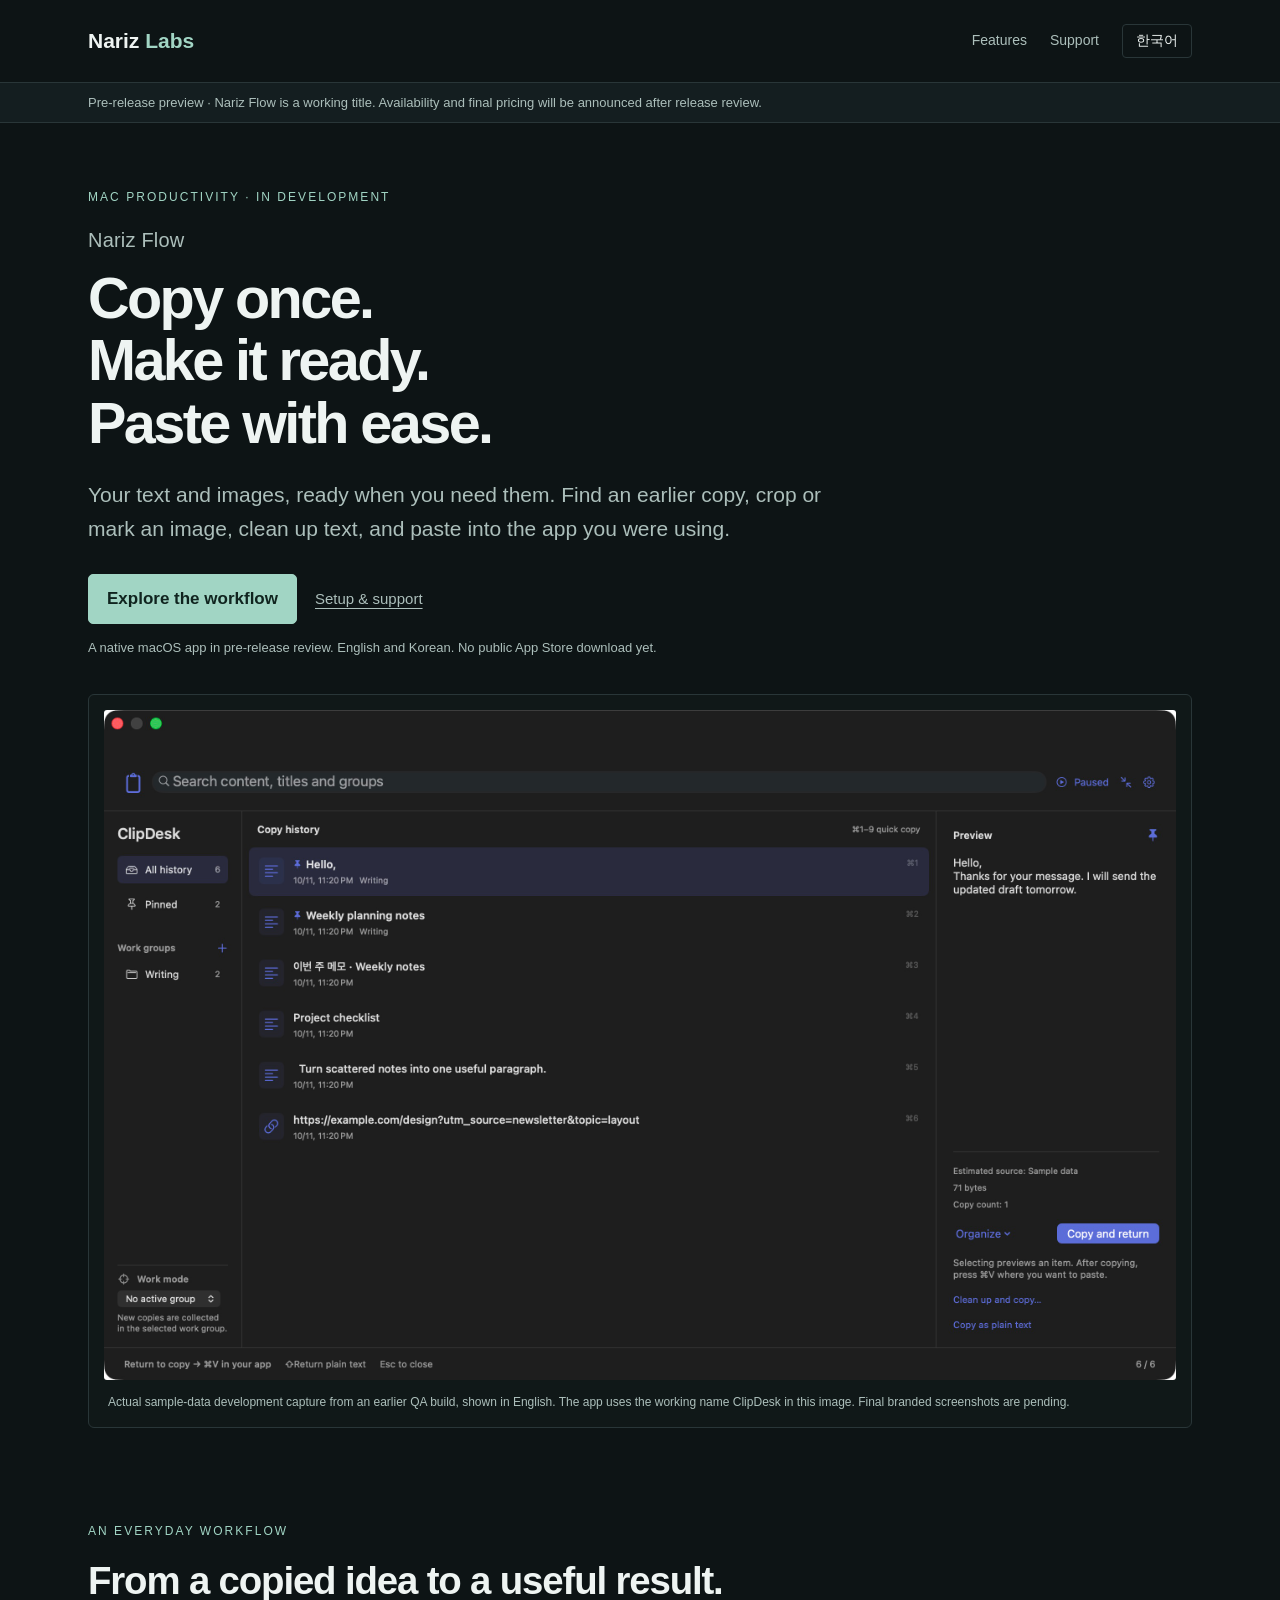
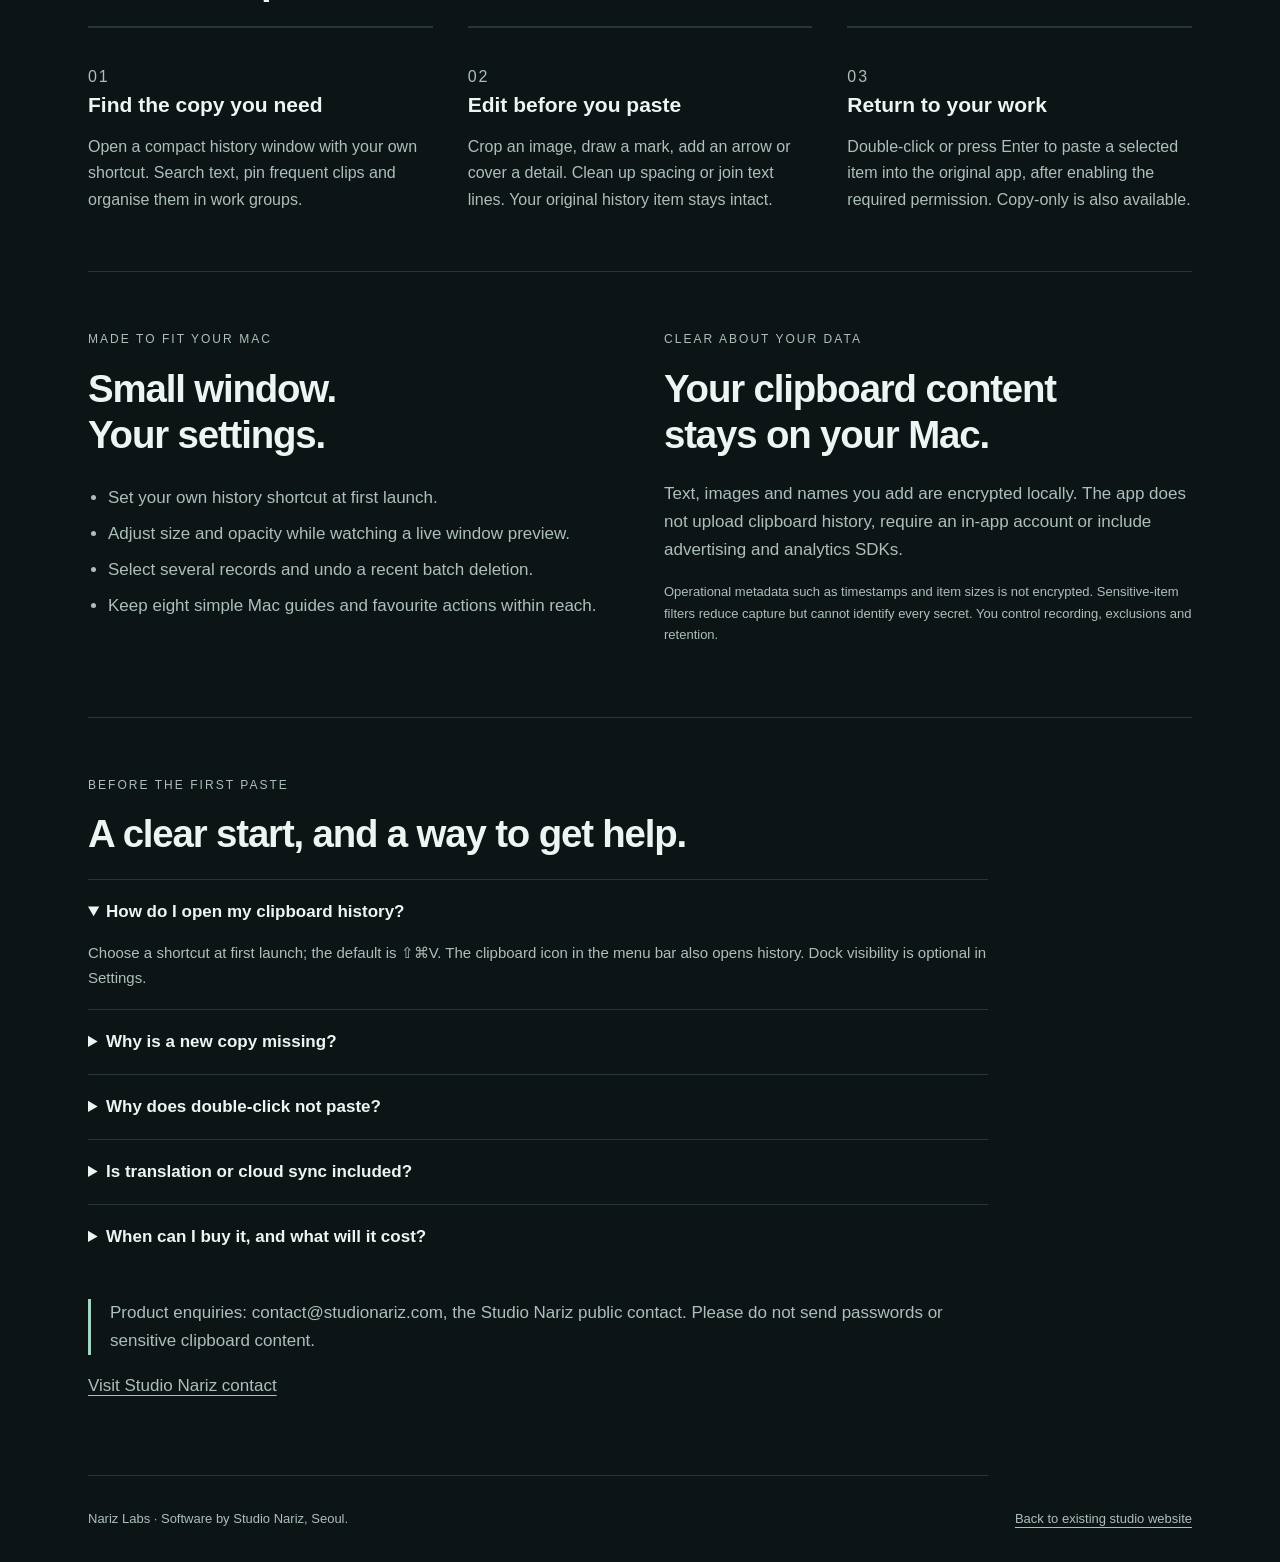
==== nariz-flow.html @ db5f3dcd "Add Nariz Flow bilingual preview and refresh Nariz Labs software overview Introduce the working-titl" ====
<!doctype html><html lang="en"><head><meta charset="utf-8"><meta name="viewport" content="width=device-width,initial-scale=1"><meta name="robots" content="noindex,nofollow"><title>Nariz Flow · Clipboard &amp; Image Editing | Nariz Labs</title><style>
:root{color-scheme:dark;--bg:#0d1415;--surface:#141e20;--line:#293638;--text:#eef4f2;--muted:#acbfbb;--accent:#a1d5c4;--max:1160px}*{box-sizing:border-box}html{scroll-behavior:smooth}body{margin:0;background:var(--bg);color:var(--text);font:17px/1.65 -apple-system,BlinkMacSystemFont,'Segoe UI',sans-serif}a{color:inherit;text-underline-offset:4px}a:focus-visible,button:focus-visible{outline:3px solid var(--accent);outline-offset:5px}header{border-bottom:1px solid var(--line)}.wrap{max-width:var(--max);margin:auto;padding:0 28px}.nav{display:flex;justify-content:space-between;align-items:center;min-height:82px;gap:20px}.brand{font-size:21px;font-weight:700;text-decoration:none}.brand span{color:var(--accent)}nav{display:flex;gap:23px;align-items:center}nav a{color:var(--muted);font-size:14px;text-decoration:none}.language{border:1px solid var(--line);color:var(--text);background:transparent;padding:7px 13px;border-radius:4px;font-size:14px;cursor:pointer}.draft{background:var(--surface);border-bottom:1px solid var(--line);font-size:13px;color:var(--muted);padding:9px 0}.hero{padding:65px 0 36px}.eyebrow{text-transform:uppercase;letter-spacing:.17em;color:var(--accent);font-size:12px;margin:0 0 16px}.product{color:var(--muted);font-size:20px;letter-spacing:.01em;margin:0 0 10px}h1{font-size:clamp(36px,4.5vw,66px);line-height:1.08;letter-spacing:-.045em;max-width:820px;margin:0 0 24px;font-weight:680}h2{font-size:clamp(27px,3vw,40px);letter-spacing:-.03em;line-height:1.2;margin:0 0 22px}h3{font-size:21px;line-height:1.3;margin:0 0 12px}.lead{max-width:760px;color:var(--muted);font-size:21px;margin:0 0 27px}.actions{display:flex;gap:18px;align-items:center;flex-wrap:wrap}.primary{background:var(--accent);color:#10241f;border:1px solid var(--accent);font-weight:650;text-decoration:none;padding:10px 18px;border-radius:5px}.secondary{font-size:15px;color:var(--muted)}.small{font-size:13px;color:var(--muted);max-width:850px}.product-shot{margin:35px 0 0;border:1px solid var(--line);padding:15px;background:#101818;border-radius:6px}.product-shot img{display:block;width:100%;height:auto;border-radius:3px}.product-shot figcaption{color:var(--muted);font-size:12px;padding:13px 4px 0}.section{padding:58px 0;border-bottom:1px solid var(--line)}.rows{display:grid;grid-template-columns:repeat(3,1fr);gap:35px}.step{border-top:2px solid var(--line);padding-top:20px}.step-number{font-size:12px;color:var(--accent);letter-spacing:.12em}.step p{color:var(--muted);font-size:16px;margin-bottom:0}.details{display:grid;grid-template-columns:1fr 1fr;gap:48px}.details p,.details li{color:var(--muted)}ul{padding-left:20px}li{padding:4px 0}.inline-note{border-left:3px solid var(--accent);padding-left:19px;margin:30px 0 0;color:var(--muted)}.support{max-width:900px}.support p{color:var(--muted)}details{border-top:1px solid var(--line);padding:18px 0}summary{cursor:pointer;font-size:17px;font-weight:600}details p{font-size:15px;margin-bottom:0}footer{padding:32px 0;color:var(--muted);font-size:13px}.footer-content{display:flex;justify-content:space-between;gap:25px;flex-wrap:wrap}strong{color:var(--text)}@media(max-width:700px){.wrap{padding:0 21px}.nav{min-height:76px}nav a{display:none}.hero{padding-top:40px}.lead{font-size:18px}.rows,.details{grid-template-columns:1fr;gap:29px}.section{padding:42px 0}.product-shot{padding:8px}.actions{gap:14px}}@media(prefers-reduced-motion:reduce){html{scroll-behavior:auto}}
</style></head><body><header><div class="wrap nav"><a class="brand" href="./">Nariz <span>Labs</span></a><nav><a href="#workflow" data-i="navFeatures">Features</a><a href="#support" data-i="navSupport">Support</a><button class="language" id="language" type="button" aria-label="한국어로 전환">한국어</button></nav></div></header><div class="draft"><div class="wrap" data-i="draft">Pre-release preview · Nariz Flow is a working title. Availability and final pricing will be announced after release review.</div></div><main class="wrap"><section class="hero"><p class="eyebrow" data-i="eyebrow">Mac productivity · In development</p><p class="product">Nariz Flow</p><h1 data-i="headline">Copy once.<br>Make it ready.<br>Paste with ease.</h1><p class="lead" data-i="lead">Your text and images, ready when you need them. Find an earlier copy, crop or mark an image, clean up text, and paste into the app you were using.</p><div class="actions"><a class="primary" href="#workflow" data-i="primary">Explore the workflow</a><a class="secondary" href="#support" data-i="secondary">Setup &amp; support</a></div><p class="small" data-i="status">A native macOS app in pre-release review. English and Korean. No public App Store download yet.</p><figure class="product-shot"><img src="nariz-flow-clipboard-development.jpg" alt="Development clipboard history showing fictional text samples, search, groups and a preview" width="1440" height="900"><figcaption data-i="caption">Actual sample-data development capture from an earlier QA build, shown in English. The app uses the working name ClipDesk in this image. Final branded screenshots are pending.</figcaption></figure></section>
<section class="section" id="workflow"><p class="eyebrow" data-i="workflowLabel">An everyday workflow</p><h2 data-i="workflowTitle">From a copied idea to a useful result.</h2><div class="rows"><article class="step"><p class="step-number">01</p><h3 data-i="step1Title">Find the copy you need</h3><p data-i="step1Body">Open a compact history window with your own shortcut. Search text, pin frequent clips and organise them in work groups.</p></article><article class="step"><p class="step-number">02</p><h3 data-i="step2Title">Edit before you paste</h3><p data-i="step2Body">Crop an image, draw a mark, add an arrow or cover a detail. Clean up spacing or join text lines. Your original history item stays intact.</p></article><article class="step"><p class="step-number">03</p><h3 data-i="step3Title">Return to your work</h3><p data-i="step3Body">Double-click or press Enter to paste a selected item into the original app, after enabling the required permission. Copy-only is also available.</p></article></div></section>
<section class="section details"><div><p class="eyebrow" data-i="controlLabel">Made to fit your Mac</p><h2 data-i="controlTitle">Small window.<br>Your settings.</h2><ul><li data-i="control1">Set your own history shortcut at first launch.</li><li data-i="control2">Adjust size and opacity while watching a live window preview.</li><li data-i="control3">Select several records and undo a recent batch deletion.</li><li data-i="control4">Keep eight simple Mac guides and favourite actions within reach.</li></ul></div><div><p class="eyebrow" data-i="privacyLabel">Clear about your data</p><h2 data-i="privacyTitle">Your clipboard content<br>stays on your Mac.</h2><p data-i="privacyBody">Text, images and names you add are encrypted locally. The app does not upload clipboard history, require an in-app account or include advertising and analytics SDKs.</p><p class="small" data-i="privacyLimit">Operational metadata such as timestamps and item sizes is not encrypted. Sensitive-item filters reduce capture but cannot identify every secret. You control recording, exclusions and retention.</p></div></section>
<section class="section support" id="support"><p class="eyebrow" data-i="supportLabel">Before the first paste</p><h2 data-i="supportTitle">A clear start, and a way to get help.</h2><details open><summary data-i="faq1Q">How do I open my clipboard history?</summary><p data-i="faq1A">Choose a shortcut at first launch; the default is ⇧⌘V. The clipboard icon in the menu bar also opens history. Dock visibility is optional in Settings.</p></details><details><summary data-i="faq2Q">Why is a new copy missing?</summary><p data-i="faq2A">Check that recording is on and the app or item is not excluded. Select All history, then copy again. Copies made before recording starts or resumes are not imported retroactively.</p></details><details><summary data-i="faq3Q">Why does double-click not paste?</summary><p data-i="faq3A">Put the cursor in the destination field before opening history. Check Setup & permissions and allow the exact installed app in macOS Accessibility settings. Recording permission and direct-paste permission are separate.</p></details><details><summary data-i="faq4Q">Is translation or cloud sync included?</summary><p data-i="faq4A">Automatic translation, OCR and cloud sync are not included in this version. Mac Assistant offers eight built-in guides; it is not a general-purpose question-answering service.</p></details><details><summary data-i="faq5Q">When can I buy it, and what will it cost?</summary><p data-i="faq5A">A one-time purchase is planned. Final pricing, App Store availability and supported Mac configurations will be announced after release checks. It is not on sale yet.</p></details><p class="inline-note" data-i="supportContact">Product enquiries: contact@studionariz.com, the Studio Nariz public contact. Please do not send passwords or sensitive clipboard content.</p><p><a href="https://labs.studionariz.com/#contact" data-i="contactLink">Visit Studio Nariz contact</a></p></section></main><footer><div class="wrap footer-content"><span data-i="footer">Nariz Labs · Software by Studio Nariz, Seoul.</span><a href="./" data-i="back">Back to existing studio website</a></div></footer>
<script>
const ko={navFeatures:'기능',navSupport:'지원',draft:'출시 전 미리보기 · Nariz Flow는 가칭입니다. 공개 일정과 최종 가격은 출시 검수 후 안내합니다.',eyebrow:'Mac 생산성 · 개발 및 출시 검수 중',headline:'복사한 내용을.<br>바로 다듬고.<br>간편하게 붙여넣기.',lead:'텍스트와 이미지를 필요한 순간에 꺼내 쓰세요. 이전 복사를 찾고, 이미지를 자르거나 표시하고, 텍스트를 정리해 원래 작업하던 앱에 붙여넣습니다.',primary:'사용 흐름 살펴보기',secondary:'설치와 지원',status:'출시 전 검수 중인 macOS 앱입니다. 한국어·영어를 지원하며 아직 App Store 공개 다운로드는 없습니다.',caption:'합성 샘플 데이터를 사용한 이전 QA판의 실제 영문 화면입니다. 화면에는 개발용 이름 ClipDesk가 표시됩니다. 최종 브랜드 화면은 준비 중입니다.',workflowLabel:'매일 반복하는 작업',workflowTitle:'복사한 내용을 바로 쓰기 좋은 결과로.',step1Title:'필요한 복사를 찾고',step1Body:'원하는 단축키로 작은 기록창을 여세요. 텍스트를 검색하고 반복해서 쓰는 항목을 고정하며 작업 그룹으로 정리합니다.',step2Title:'붙이기 전에 다듬고',step2Body:'이미지를 자르고 펜이나 화살표로 표시하거나 일부를 가리세요. 텍스트 공백과 줄도 정리합니다. 원본 기록은 그대로 보존합니다.',step3Title:'작업하던 곳에 붙여넣기',step3Body:'필요한 권한을 허용한 뒤 선택 항목을 더블클릭하거나 Enter로 원래 앱에 입력합니다. 복사만 하는 옵션도 제공합니다.',controlLabel:'내 Mac에 맞춰 사용',controlTitle:'작은 호출창.<br>내가 정하는 설정.',control1:'첫 실행부터 기록 호출 단축키를 직접 정합니다.',control2:'실시간 미리보기를 보면서 크기와 불투명도를 조절합니다.',control3:'기록 여러 개를 선택하고 최근 일괄 삭제를 되돌립니다.',control4:'8개 Mac 기본 안내와 즐겨찾는 동작을 간편하게 꺼냅니다.',privacyLabel:'데이터 처리도 명확하게',privacyTitle:'복사한 내용은<br>이 Mac에 보관합니다.',privacyBody:'텍스트·이미지와 직접 작성한 이름을 이 Mac에서 암호화합니다. 클립보드 기록을 서버로 올리지 않으며 앱 내 계정·광고·분석 SDK를 사용하지 않습니다.',privacyLimit:'시각·용량 등 운영 메타데이터는 암호화하지 않습니다. 민감 항목 필터가 모든 비밀을 식별하지는 못합니다. 기록 수집·제외·보존 정책은 직접 조절합니다.',supportLabel:'첫 붙여넣기부터',supportTitle:'시작 방법은 분명하게, 도움받는 경로는 쉽게.',faq1Q:'복사 기록은 어디서 여나요?',faq1A:'첫 실행에서 단축키를 정하세요. 기본값은 ⇧⌘V입니다. 상단 메뉴 막대의 클립보드 아이콘으로도 열립니다. Dock 표시는 설정에서 선택합니다.',faq2Q:'방금 복사한 내용이 보이지 않아요.',faq2A:'기록 중인지, 앱이나 항목이 제외되지 않았는지 확인하세요. 전체 기록을 선택한 뒤 다시 복사하세요. 기록 시작·재개 이전 복사는 소급 저장하지 않습니다.',faq3Q:'더블클릭해도 붙여넣어지지 않아요.',faq3A:'입력할 곳에 커서를 두고 기록창을 호출하세요. 설치·권한 점검에서 정확한 설치 파일의 macOS 손쉬운 사용 권한을 확인하세요. 기록 수집과 바로 붙여넣기 권한은 서로 다릅니다.',faq4Q:'번역이나 클라우드 동기화도 있나요?',faq4A:'이번 버전에는 자동 번역·OCR·클라우드 동기화가 없습니다. Mac 도우미는 8개 내장 안내를 제공하며 모든 질문에 답하는 범용 서비스는 아닙니다.',faq5Q:'언제 구매할 수 있고 가격은 얼마인가요?',faq5A:'1회 구매 방식으로 출시를 준비합니다. 최종 가격·App Store 공개·지원 Mac 환경은 출시 검수 후 안내합니다. 아직 판매 중이 아닙니다.',supportContact:'제품 문의: Studio Nariz의 공개 연락처 contact@studionariz.com을 이용하세요. 암호나 민감한 클립보드 내용은 보내지 마세요.',contactLink:'Studio Nariz 문의 페이지 보기',footer:'Nariz Labs · 서울 Studio Nariz의 소프트웨어 프로젝트.',back:'기존 스튜디오 사이트로 돌아가기'};
const english={};document.querySelectorAll('[data-i]').forEach(e=>english[e.dataset.i]=e.innerHTML);let korean=false;document.querySelector('#language').addEventListener('click',()=>{korean=!korean;document.documentElement.lang=korean?'ko':'en';document.querySelectorAll('[data-i]').forEach(e=>e.innerHTML=(korean?ko:english)[e.dataset.i]);document.querySelector('#language').textContent=korean?'English':'한국어';document.querySelector('figure img').alt=korean?'합성 샘플 기록으로 검색·그룹·미리보기를 보여주는 영문 개발판 화면':'Development clipboard history showing fictional text samples, search, groups and a preview';document.querySelector('#language').setAttribute('aria-label',korean?'Switch to English':'한국어로 전환');});
</script></body></html>
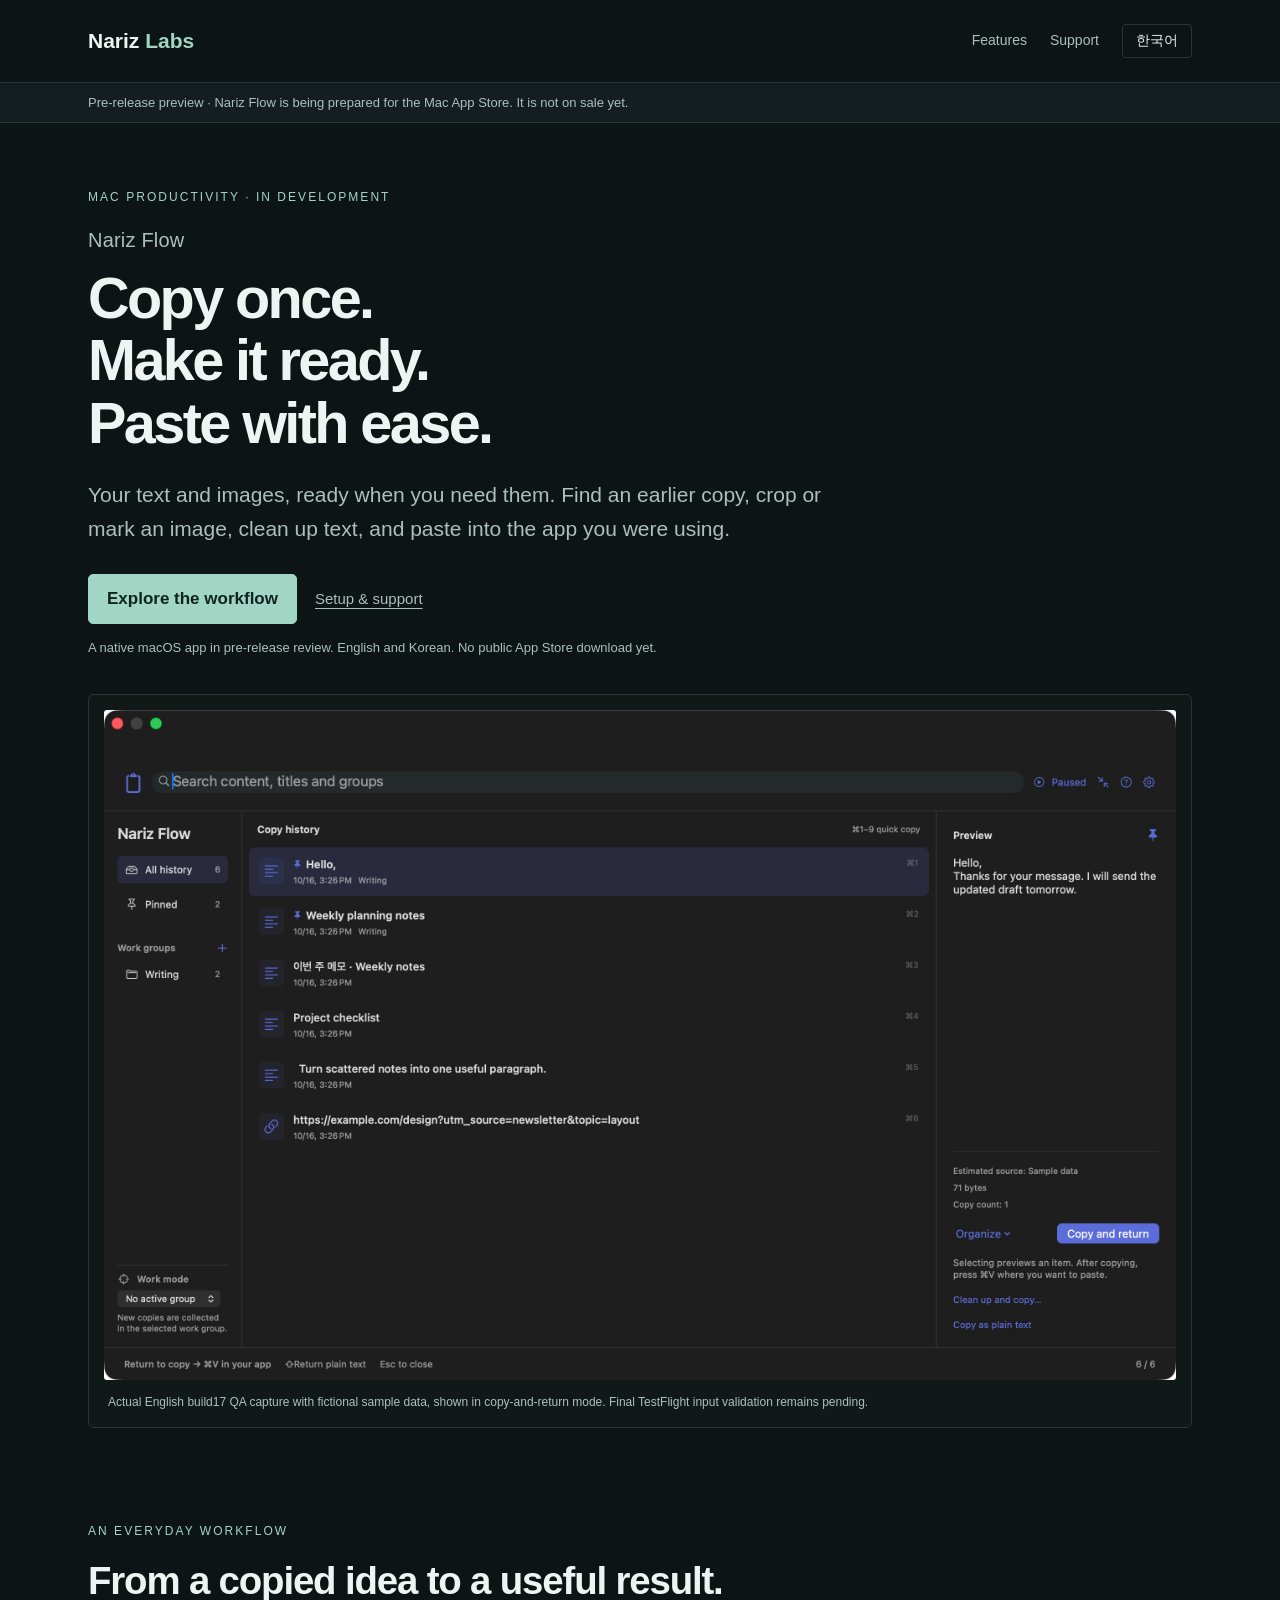
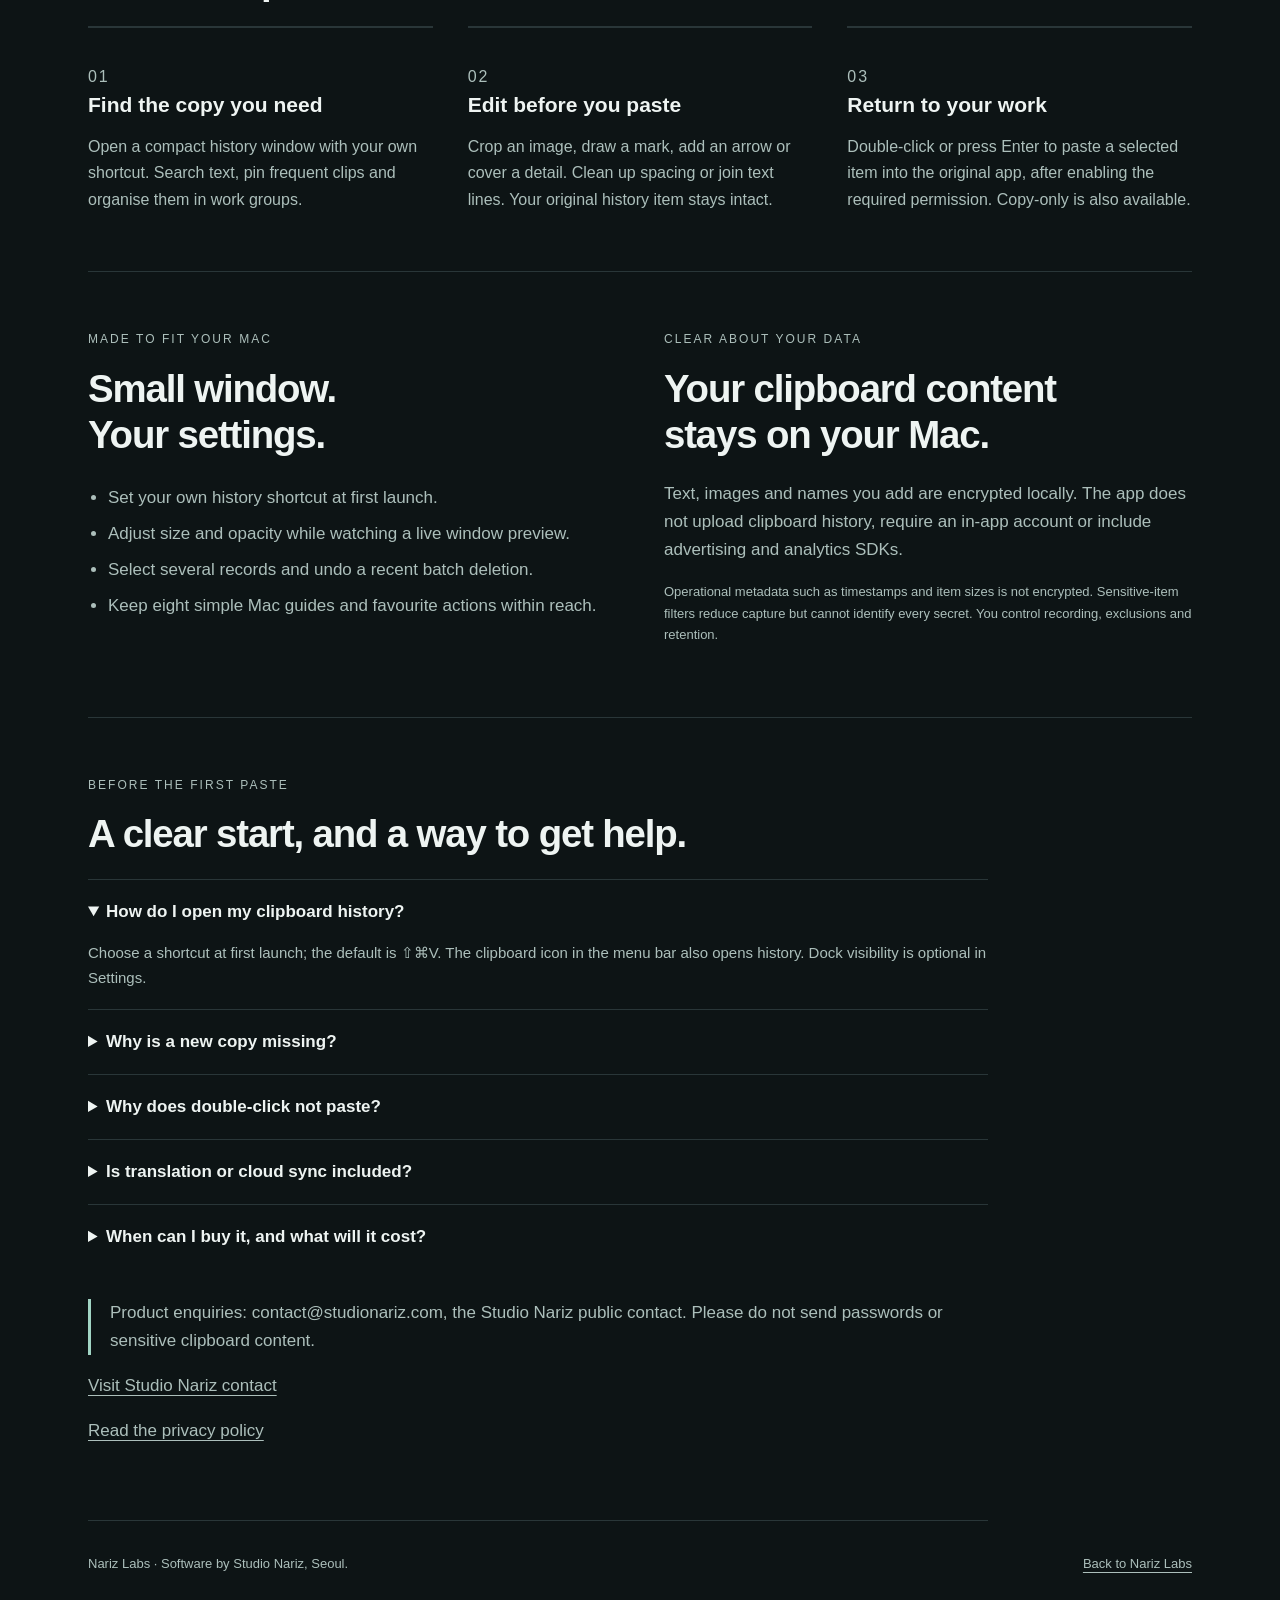
==== commit 324767a4: "Publish Nariz Flow privacy policies and refresh build17 product preview" ====
--- a/nariz-flow.html
+++ b/nariz-flow.html
@@ -1,10 +1,10 @@
 <!doctype html><html lang="en"><head><meta charset="utf-8"><meta name="viewport" content="width=device-width,initial-scale=1"><meta name="robots" content="noindex,nofollow"><title>Nariz Flow · Clipboard &amp; Image Editing | Nariz Labs</title><style>
 :root{color-scheme:dark;--bg:#0d1415;--surface:#141e20;--line:#293638;--text:#eef4f2;--muted:#acbfbb;--accent:#a1d5c4;--max:1160px}*{box-sizing:border-box}html{scroll-behavior:smooth}body{margin:0;background:var(--bg);color:var(--text);font:17px/1.65 -apple-system,BlinkMacSystemFont,'Segoe UI',sans-serif}a{color:inherit;text-underline-offset:4px}a:focus-visible,button:focus-visible{outline:3px solid var(--accent);outline-offset:5px}header{border-bottom:1px solid var(--line)}.wrap{max-width:var(--max);margin:auto;padding:0 28px}.nav{display:flex;justify-content:space-between;align-items:center;min-height:82px;gap:20px}.brand{font-size:21px;font-weight:700;text-decoration:none}.brand span{color:var(--accent)}nav{display:flex;gap:23px;align-items:center}nav a{color:var(--muted);font-size:14px;text-decoration:none}.language{border:1px solid var(--line);color:var(--text);background:transparent;padding:7px 13px;border-radius:4px;font-size:14px;cursor:pointer}.draft{background:var(--surface);border-bottom:1px solid var(--line);font-size:13px;color:var(--muted);padding:9px 0}.hero{padding:65px 0 36px}.eyebrow{text-transform:uppercase;letter-spacing:.17em;color:var(--accent);font-size:12px;margin:0 0 16px}.product{color:var(--muted);font-size:20px;letter-spacing:.01em;margin:0 0 10px}h1{font-size:clamp(36px,4.5vw,66px);line-height:1.08;letter-spacing:-.045em;max-width:820px;margin:0 0 24px;font-weight:680}h2{font-size:clamp(27px,3vw,40px);letter-spacing:-.03em;line-height:1.2;margin:0 0 22px}h3{font-size:21px;line-height:1.3;margin:0 0 12px}.lead{max-width:760px;color:var(--muted);font-size:21px;margin:0 0 27px}.actions{display:flex;gap:18px;align-items:center;flex-wrap:wrap}.primary{background:var(--accent);color:#10241f;border:1px solid var(--accent);font-weight:650;text-decoration:none;padding:10px 18px;border-radius:5px}.secondary{font-size:15px;color:var(--muted)}.small{font-size:13px;color:var(--muted);max-width:850px}.product-shot{margin:35px 0 0;border:1px solid var(--line);padding:15px;background:#101818;border-radius:6px}.product-shot img{display:block;width:100%;height:auto;border-radius:3px}.product-shot figcaption{color:var(--muted);font-size:12px;padding:13px 4px 0}.section{padding:58px 0;border-bottom:1px solid var(--line)}.rows{display:grid;grid-template-columns:repeat(3,1fr);gap:35px}.step{border-top:2px solid var(--line);padding-top:20px}.step-number{font-size:12px;color:var(--accent);letter-spacing:.12em}.step p{color:var(--muted);font-size:16px;margin-bottom:0}.details{display:grid;grid-template-columns:1fr 1fr;gap:48px}.details p,.details li{color:var(--muted)}ul{padding-left:20px}li{padding:4px 0}.inline-note{border-left:3px solid var(--accent);padding-left:19px;margin:30px 0 0;color:var(--muted)}.support{max-width:900px}.support p{color:var(--muted)}details{border-top:1px solid var(--line);padding:18px 0}summary{cursor:pointer;font-size:17px;font-weight:600}details p{font-size:15px;margin-bottom:0}footer{padding:32px 0;color:var(--muted);font-size:13px}.footer-content{display:flex;justify-content:space-between;gap:25px;flex-wrap:wrap}strong{color:var(--text)}@media(max-width:700px){.wrap{padding:0 21px}.nav{min-height:76px}nav a{display:none}.hero{padding-top:40px}.lead{font-size:18px}.rows,.details{grid-template-columns:1fr;gap:29px}.section{padding:42px 0}.product-shot{padding:8px}.actions{gap:14px}}@media(prefers-reduced-motion:reduce){html{scroll-behavior:auto}}
-</style></head><body><header><div class="wrap nav"><a class="brand" href="./">Nariz <span>Labs</span></a><nav><a href="#workflow" data-i="navFeatures">Features</a><a href="#support" data-i="navSupport">Support</a><button class="language" id="language" type="button" aria-label="한국어로 전환">한국어</button></nav></div></header><div class="draft"><div class="wrap" data-i="draft">Pre-release preview · Nariz Flow is a working title. Availability and final pricing will be announced after release review.</div></div><main class="wrap"><section class="hero"><p class="eyebrow" data-i="eyebrow">Mac productivity · In development</p><p class="product">Nariz Flow</p><h1 data-i="headline">Copy once.<br>Make it ready.<br>Paste with ease.</h1><p class="lead" data-i="lead">Your text and images, ready when you need them. Find an earlier copy, crop or mark an image, clean up text, and paste into the app you were using.</p><div class="actions"><a class="primary" href="#workflow" data-i="primary">Explore the workflow</a><a class="secondary" href="#support" data-i="secondary">Setup &amp; support</a></div><p class="small" data-i="status">A native macOS app in pre-release review. English and Korean. No public App Store download yet.</p><figure class="product-shot"><img src="nariz-flow-clipboard-development.jpg" alt="Development clipboard history showing fictional text samples, search, groups and a preview" width="1440" height="900"><figcaption data-i="caption">Actual sample-data development capture from an earlier QA build, shown in English. The app uses the working name ClipDesk in this image. Final branded screenshots are pending.</figcaption></figure></section>
+</style></head><body><header><div class="wrap nav"><a class="brand" href="./">Nariz <span>Labs</span></a><nav><a href="#workflow" data-i="navFeatures">Features</a><a href="#support" data-i="navSupport">Support</a><button class="language" id="language" type="button" aria-label="한국어로 전환">한국어</button></nav></div></header><div class="draft"><div class="wrap" data-i="draft">Pre-release preview · Nariz Flow is being prepared for the Mac App Store. It is not on sale yet.</div></div><main class="wrap"><section class="hero"><p class="eyebrow" data-i="eyebrow">Mac productivity · In development</p><p class="product">Nariz Flow</p><h1 data-i="headline">Copy once.<br>Make it ready.<br>Paste with ease.</h1><p class="lead" data-i="lead">Your text and images, ready when you need them. Find an earlier copy, crop or mark an image, clean up text, and paste into the app you were using.</p><div class="actions"><a class="primary" href="#workflow" data-i="primary">Explore the workflow</a><a class="secondary" href="#support" data-i="secondary">Setup &amp; support</a></div><p class="small" data-i="status">A native macOS app in pre-release review. English and Korean. No public App Store download yet.</p><figure class="product-shot"><img src="nariz-flow-clipboard-development.jpg" alt="Development clipboard history showing fictional text samples, search, groups and a preview" width="1440" height="900"><figcaption data-i="caption">Actual English build17 QA capture with fictional sample data, shown in copy-and-return mode. Final TestFlight input validation remains pending.</figcaption></figure></section>
 <section class="section" id="workflow"><p class="eyebrow" data-i="workflowLabel">An everyday workflow</p><h2 data-i="workflowTitle">From a copied idea to a useful result.</h2><div class="rows"><article class="step"><p class="step-number">01</p><h3 data-i="step1Title">Find the copy you need</h3><p data-i="step1Body">Open a compact history window with your own shortcut. Search text, pin frequent clips and organise them in work groups.</p></article><article class="step"><p class="step-number">02</p><h3 data-i="step2Title">Edit before you paste</h3><p data-i="step2Body">Crop an image, draw a mark, add an arrow or cover a detail. Clean up spacing or join text lines. Your original history item stays intact.</p></article><article class="step"><p class="step-number">03</p><h3 data-i="step3Title">Return to your work</h3><p data-i="step3Body">Double-click or press Enter to paste a selected item into the original app, after enabling the required permission. Copy-only is also available.</p></article></div></section>
 <section class="section details"><div><p class="eyebrow" data-i="controlLabel">Made to fit your Mac</p><h2 data-i="controlTitle">Small window.<br>Your settings.</h2><ul><li data-i="control1">Set your own history shortcut at first launch.</li><li data-i="control2">Adjust size and opacity while watching a live window preview.</li><li data-i="control3">Select several records and undo a recent batch deletion.</li><li data-i="control4">Keep eight simple Mac guides and favourite actions within reach.</li></ul></div><div><p class="eyebrow" data-i="privacyLabel">Clear about your data</p><h2 data-i="privacyTitle">Your clipboard content<br>stays on your Mac.</h2><p data-i="privacyBody">Text, images and names you add are encrypted locally. The app does not upload clipboard history, require an in-app account or include advertising and analytics SDKs.</p><p class="small" data-i="privacyLimit">Operational metadata such as timestamps and item sizes is not encrypted. Sensitive-item filters reduce capture but cannot identify every secret. You control recording, exclusions and retention.</p></div></section>
-<section class="section support" id="support"><p class="eyebrow" data-i="supportLabel">Before the first paste</p><h2 data-i="supportTitle">A clear start, and a way to get help.</h2><details open><summary data-i="faq1Q">How do I open my clipboard history?</summary><p data-i="faq1A">Choose a shortcut at first launch; the default is ⇧⌘V. The clipboard icon in the menu bar also opens history. Dock visibility is optional in Settings.</p></details><details><summary data-i="faq2Q">Why is a new copy missing?</summary><p data-i="faq2A">Check that recording is on and the app or item is not excluded. Select All history, then copy again. Copies made before recording starts or resumes are not imported retroactively.</p></details><details><summary data-i="faq3Q">Why does double-click not paste?</summary><p data-i="faq3A">Put the cursor in the destination field before opening history. Check Setup & permissions and allow the exact installed app in macOS Accessibility settings. Recording permission and direct-paste permission are separate.</p></details><details><summary data-i="faq4Q">Is translation or cloud sync included?</summary><p data-i="faq4A">Automatic translation, OCR and cloud sync are not included in this version. Mac Assistant offers eight built-in guides; it is not a general-purpose question-answering service.</p></details><details><summary data-i="faq5Q">When can I buy it, and what will it cost?</summary><p data-i="faq5A">A one-time purchase is planned. Final pricing, App Store availability and supported Mac configurations will be announced after release checks. It is not on sale yet.</p></details><p class="inline-note" data-i="supportContact">Product enquiries: contact@studionariz.com, the Studio Nariz public contact. Please do not send passwords or sensitive clipboard content.</p><p><a href="https://labs.studionariz.com/#contact" data-i="contactLink">Visit Studio Nariz contact</a></p></section></main><footer><div class="wrap footer-content"><span data-i="footer">Nariz Labs · Software by Studio Nariz, Seoul.</span><a href="./" data-i="back">Back to existing studio website</a></div></footer>
+<section class="section support" id="support"><p class="eyebrow" data-i="supportLabel">Before the first paste</p><h2 data-i="supportTitle">A clear start, and a way to get help.</h2><details open><summary data-i="faq1Q">How do I open my clipboard history?</summary><p data-i="faq1A">Choose a shortcut at first launch; the default is ⇧⌘V. The clipboard icon in the menu bar also opens history. Dock visibility is optional in Settings.</p></details><details><summary data-i="faq2Q">Why is a new copy missing?</summary><p data-i="faq2A">Check that recording is on and the app or item is not excluded. Select All history, then copy again. Copies made before recording starts or resumes are not imported retroactively.</p></details><details><summary data-i="faq3Q">Why does double-click not paste?</summary><p data-i="faq3A">Put the cursor in the destination field before opening history. Check Setup & permissions and allow the exact installed app in macOS Accessibility settings. Recording permission and direct-paste permission are separate.</p></details><details><summary data-i="faq4Q">Is translation or cloud sync included?</summary><p data-i="faq4A">Automatic translation, OCR and cloud sync are not included in this version. Mac Assistant offers eight built-in guides; it is not a general-purpose question-answering service.</p></details><details><summary data-i="faq5Q">When can I buy it, and what will it cost?</summary><p data-i="faq5A">Planned one-time purchase: US$9.99, with a US$6.99 launch price. It is not on sale yet. App Store availability, final local prices and supported configurations will be confirmed after release checks.</p></details><p class="inline-note" data-i="supportContact">Product enquiries: contact@studionariz.com, the Studio Nariz public contact. Please do not send passwords or sensitive clipboard content.</p><p><a href="https://labs.studionariz.com/#contact" data-i="contactLink">Visit Studio Nariz contact</a></p><p><a id="privacy-link" href="nariz-flow/privacy-en.html" data-i="privacyLink">Read the privacy policy</a></p></section></main><footer><div class="wrap footer-content"><span data-i="footer">Nariz Labs · Software by Studio Nariz, Seoul.</span><a href="./" data-i="back">Back to Nariz Labs</a></div></footer>
 <script>
-const ko={navFeatures:'기능',navSupport:'지원',draft:'출시 전 미리보기 · Nariz Flow는 가칭입니다. 공개 일정과 최종 가격은 출시 검수 후 안내합니다.',eyebrow:'Mac 생산성 · 개발 및 출시 검수 중',headline:'복사한 내용을.<br>바로 다듬고.<br>간편하게 붙여넣기.',lead:'텍스트와 이미지를 필요한 순간에 꺼내 쓰세요. 이전 복사를 찾고, 이미지를 자르거나 표시하고, 텍스트를 정리해 원래 작업하던 앱에 붙여넣습니다.',primary:'사용 흐름 살펴보기',secondary:'설치와 지원',status:'출시 전 검수 중인 macOS 앱입니다. 한국어·영어를 지원하며 아직 App Store 공개 다운로드는 없습니다.',caption:'합성 샘플 데이터를 사용한 이전 QA판의 실제 영문 화면입니다. 화면에는 개발용 이름 ClipDesk가 표시됩니다. 최종 브랜드 화면은 준비 중입니다.',workflowLabel:'매일 반복하는 작업',workflowTitle:'복사한 내용을 바로 쓰기 좋은 결과로.',step1Title:'필요한 복사를 찾고',step1Body:'원하는 단축키로 작은 기록창을 여세요. 텍스트를 검색하고 반복해서 쓰는 항목을 고정하며 작업 그룹으로 정리합니다.',step2Title:'붙이기 전에 다듬고',step2Body:'이미지를 자르고 펜이나 화살표로 표시하거나 일부를 가리세요. 텍스트 공백과 줄도 정리합니다. 원본 기록은 그대로 보존합니다.',step3Title:'작업하던 곳에 붙여넣기',step3Body:'필요한 권한을 허용한 뒤 선택 항목을 더블클릭하거나 Enter로 원래 앱에 입력합니다. 복사만 하는 옵션도 제공합니다.',controlLabel:'내 Mac에 맞춰 사용',controlTitle:'작은 호출창.<br>내가 정하는 설정.',control1:'첫 실행부터 기록 호출 단축키를 직접 정합니다.',control2:'실시간 미리보기를 보면서 크기와 불투명도를 조절합니다.',control3:'기록 여러 개를 선택하고 최근 일괄 삭제를 되돌립니다.',control4:'8개 Mac 기본 안내와 즐겨찾는 동작을 간편하게 꺼냅니다.',privacyLabel:'데이터 처리도 명확하게',privacyTitle:'복사한 내용은<br>이 Mac에 보관합니다.',privacyBody:'텍스트·이미지와 직접 작성한 이름을 이 Mac에서 암호화합니다. 클립보드 기록을 서버로 올리지 않으며 앱 내 계정·광고·분석 SDK를 사용하지 않습니다.',privacyLimit:'시각·용량 등 운영 메타데이터는 암호화하지 않습니다. 민감 항목 필터가 모든 비밀을 식별하지는 못합니다. 기록 수집·제외·보존 정책은 직접 조절합니다.',supportLabel:'첫 붙여넣기부터',supportTitle:'시작 방법은 분명하게, 도움받는 경로는 쉽게.',faq1Q:'복사 기록은 어디서 여나요?',faq1A:'첫 실행에서 단축키를 정하세요. 기본값은 ⇧⌘V입니다. 상단 메뉴 막대의 클립보드 아이콘으로도 열립니다. Dock 표시는 설정에서 선택합니다.',faq2Q:'방금 복사한 내용이 보이지 않아요.',faq2A:'기록 중인지, 앱이나 항목이 제외되지 않았는지 확인하세요. 전체 기록을 선택한 뒤 다시 복사하세요. 기록 시작·재개 이전 복사는 소급 저장하지 않습니다.',faq3Q:'더블클릭해도 붙여넣어지지 않아요.',faq3A:'입력할 곳에 커서를 두고 기록창을 호출하세요. 설치·권한 점검에서 정확한 설치 파일의 macOS 손쉬운 사용 권한을 확인하세요. 기록 수집과 바로 붙여넣기 권한은 서로 다릅니다.',faq4Q:'번역이나 클라우드 동기화도 있나요?',faq4A:'이번 버전에는 자동 번역·OCR·클라우드 동기화가 없습니다. Mac 도우미는 8개 내장 안내를 제공하며 모든 질문에 답하는 범용 서비스는 아닙니다.',faq5Q:'언제 구매할 수 있고 가격은 얼마인가요?',faq5A:'1회 구매 방식으로 출시를 준비합니다. 최종 가격·App Store 공개·지원 Mac 환경은 출시 검수 후 안내합니다. 아직 판매 중이 아닙니다.',supportContact:'제품 문의: Studio Nariz의 공개 연락처 contact@studionariz.com을 이용하세요. 암호나 민감한 클립보드 내용은 보내지 마세요.',contactLink:'Studio Nariz 문의 페이지 보기',footer:'Nariz Labs · 서울 Studio Nariz의 소프트웨어 프로젝트.',back:'기존 스튜디오 사이트로 돌아가기'};
-const english={};document.querySelectorAll('[data-i]').forEach(e=>english[e.dataset.i]=e.innerHTML);let korean=false;document.querySelector('#language').addEventListener('click',()=>{korean=!korean;document.documentElement.lang=korean?'ko':'en';document.querySelectorAll('[data-i]').forEach(e=>e.innerHTML=(korean?ko:english)[e.dataset.i]);document.querySelector('#language').textContent=korean?'English':'한국어';document.querySelector('figure img').alt=korean?'합성 샘플 기록으로 검색·그룹·미리보기를 보여주는 영문 개발판 화면':'Development clipboard history showing fictional text samples, search, groups and a preview';document.querySelector('#language').setAttribute('aria-label',korean?'Switch to English':'한국어로 전환');});
+const ko={navFeatures:'기능',navSupport:'지원',draft:'출시 전 미리보기 · Nariz Flow는 Mac App Store 출시를 준비하고 있습니다. 아직 판매 중이 아닙니다.',eyebrow:'Mac 생산성 · 개발 및 출시 검수 중',headline:'복사한 내용을.<br>바로 다듬고.<br>간편하게 붙여넣기.',lead:'텍스트와 이미지를 필요한 순간에 꺼내 쓰세요. 이전 복사를 찾고, 이미지를 자르거나 표시하고, 텍스트를 정리해 원래 작업하던 앱에 붙여넣습니다.',primary:'사용 흐름 살펴보기',secondary:'설치와 지원',status:'출시 전 검수 중인 macOS 앱입니다. 한국어·영어를 지원하며 아직 App Store 공개 다운로드는 없습니다.',caption:'합성 샘플 데이터를 사용한 17판 QA의 실제 영문 화면이며 복사 후 돌아가기 모드입니다. 최종 TestFlight 입력 검증은 남아 있습니다.',workflowLabel:'매일 반복하는 작업',workflowTitle:'복사한 내용을 바로 쓰기 좋은 결과로.',step1Title:'필요한 복사를 찾고',step1Body:'원하는 단축키로 작은 기록창을 여세요. 텍스트를 검색하고 반복해서 쓰는 항목을 고정하며 작업 그룹으로 정리합니다.',step2Title:'붙이기 전에 다듬고',step2Body:'이미지를 자르고 펜이나 화살표로 표시하거나 일부를 가리세요. 텍스트 공백과 줄도 정리합니다. 원본 기록은 그대로 보존합니다.',step3Title:'작업하던 곳에 붙여넣기',step3Body:'필요한 권한을 허용한 뒤 선택 항목을 더블클릭하거나 Enter로 원래 앱에 입력합니다. 복사만 하는 옵션도 제공합니다.',controlLabel:'내 Mac에 맞춰 사용',controlTitle:'작은 호출창.<br>내가 정하는 설정.',control1:'첫 실행부터 기록 호출 단축키를 직접 정합니다.',control2:'실시간 미리보기를 보면서 크기와 불투명도를 조절합니다.',control3:'기록 여러 개를 선택하고 최근 일괄 삭제를 되돌립니다.',control4:'8개 Mac 기본 안내와 즐겨찾는 동작을 간편하게 꺼냅니다.',privacyLabel:'데이터 처리도 명확하게',privacyTitle:'복사한 내용은<br>이 Mac에 보관합니다.',privacyBody:'텍스트·이미지와 직접 작성한 이름을 이 Mac에서 암호화합니다. 클립보드 기록을 서버로 올리지 않으며 앱 내 계정·광고·분석 SDK를 사용하지 않습니다.',privacyLimit:'시각·용량 등 운영 메타데이터는 암호화하지 않습니다. 민감 항목 필터가 모든 비밀을 식별하지는 못합니다. 기록 수집·제외·보존 정책은 직접 조절합니다.',supportLabel:'첫 붙여넣기부터',supportTitle:'시작 방법은 분명하게, 도움받는 경로는 쉽게.',faq1Q:'복사 기록은 어디서 여나요?',faq1A:'첫 실행에서 단축키를 정하세요. 기본값은 ⇧⌘V입니다. 상단 메뉴 막대의 클립보드 아이콘으로도 열립니다. Dock 표시는 설정에서 선택합니다.',faq2Q:'방금 복사한 내용이 보이지 않아요.',faq2A:'기록 중인지, 앱이나 항목이 제외되지 않았는지 확인하세요. 전체 기록을 선택한 뒤 다시 복사하세요. 기록 시작·재개 이전 복사는 소급 저장하지 않습니다.',faq3Q:'더블클릭해도 붙여넣어지지 않아요.',faq3A:'입력할 곳에 커서를 두고 기록창을 호출하세요. 설치·권한 점검에서 정확한 설치 파일의 macOS 손쉬운 사용 권한을 확인하세요. 기록 수집과 바로 붙여넣기 권한은 서로 다릅니다.',faq4Q:'번역이나 클라우드 동기화도 있나요?',faq4A:'이번 버전에는 자동 번역·OCR·클라우드 동기화가 없습니다. Mac 도우미는 8개 내장 안내를 제공하며 모든 질문에 답하는 범용 서비스는 아닙니다.',faq5Q:'언제 구매할 수 있고 가격은 얼마인가요?',faq5A:'1회 구매 US$9.99, 출시 할인 US$6.99로 준비합니다. 아직 판매 중이 아닙니다. App Store 공개·최종 현지 가격·지원 환경은 출시 검수 후 안내합니다.',supportContact:'제품 문의: Studio Nariz의 공개 연락처 contact@studionariz.com을 이용하세요. 암호나 민감한 클립보드 내용은 보내지 마세요.',contactLink:'Studio Nariz 문의 페이지 보기',privacyLink:'개인정보 처리방침 읽기',footer:'Nariz Labs · 서울 Studio Nariz의 소프트웨어 프로젝트.',back:'Nariz Labs로 돌아가기'};
+const english={};document.querySelectorAll('[data-i]').forEach(e=>english[e.dataset.i]=e.innerHTML);let korean=false;document.querySelector('#language').addEventListener('click',()=>{korean=!korean;document.documentElement.lang=korean?'ko':'en';document.querySelectorAll('[data-i]').forEach(e=>e.innerHTML=(korean?ko:english)[e.dataset.i]);document.querySelector('#language').textContent=korean?'English':'한국어';document.querySelector('figure img').alt=korean?'합성 샘플 기록으로 검색·그룹·미리보기를 보여주는 영문 개발판 화면':'Development clipboard history showing fictional text samples, search, groups and a preview';const policyLink=document.querySelector('#privacy-link');if(policyLink)policyLink.href=korean?'nariz-flow/privacy-ko.html':'nariz-flow/privacy-en.html';document.querySelector('#language').setAttribute('aria-label',korean?'Switch to English':'한국어로 전환');});
 </script></body></html>
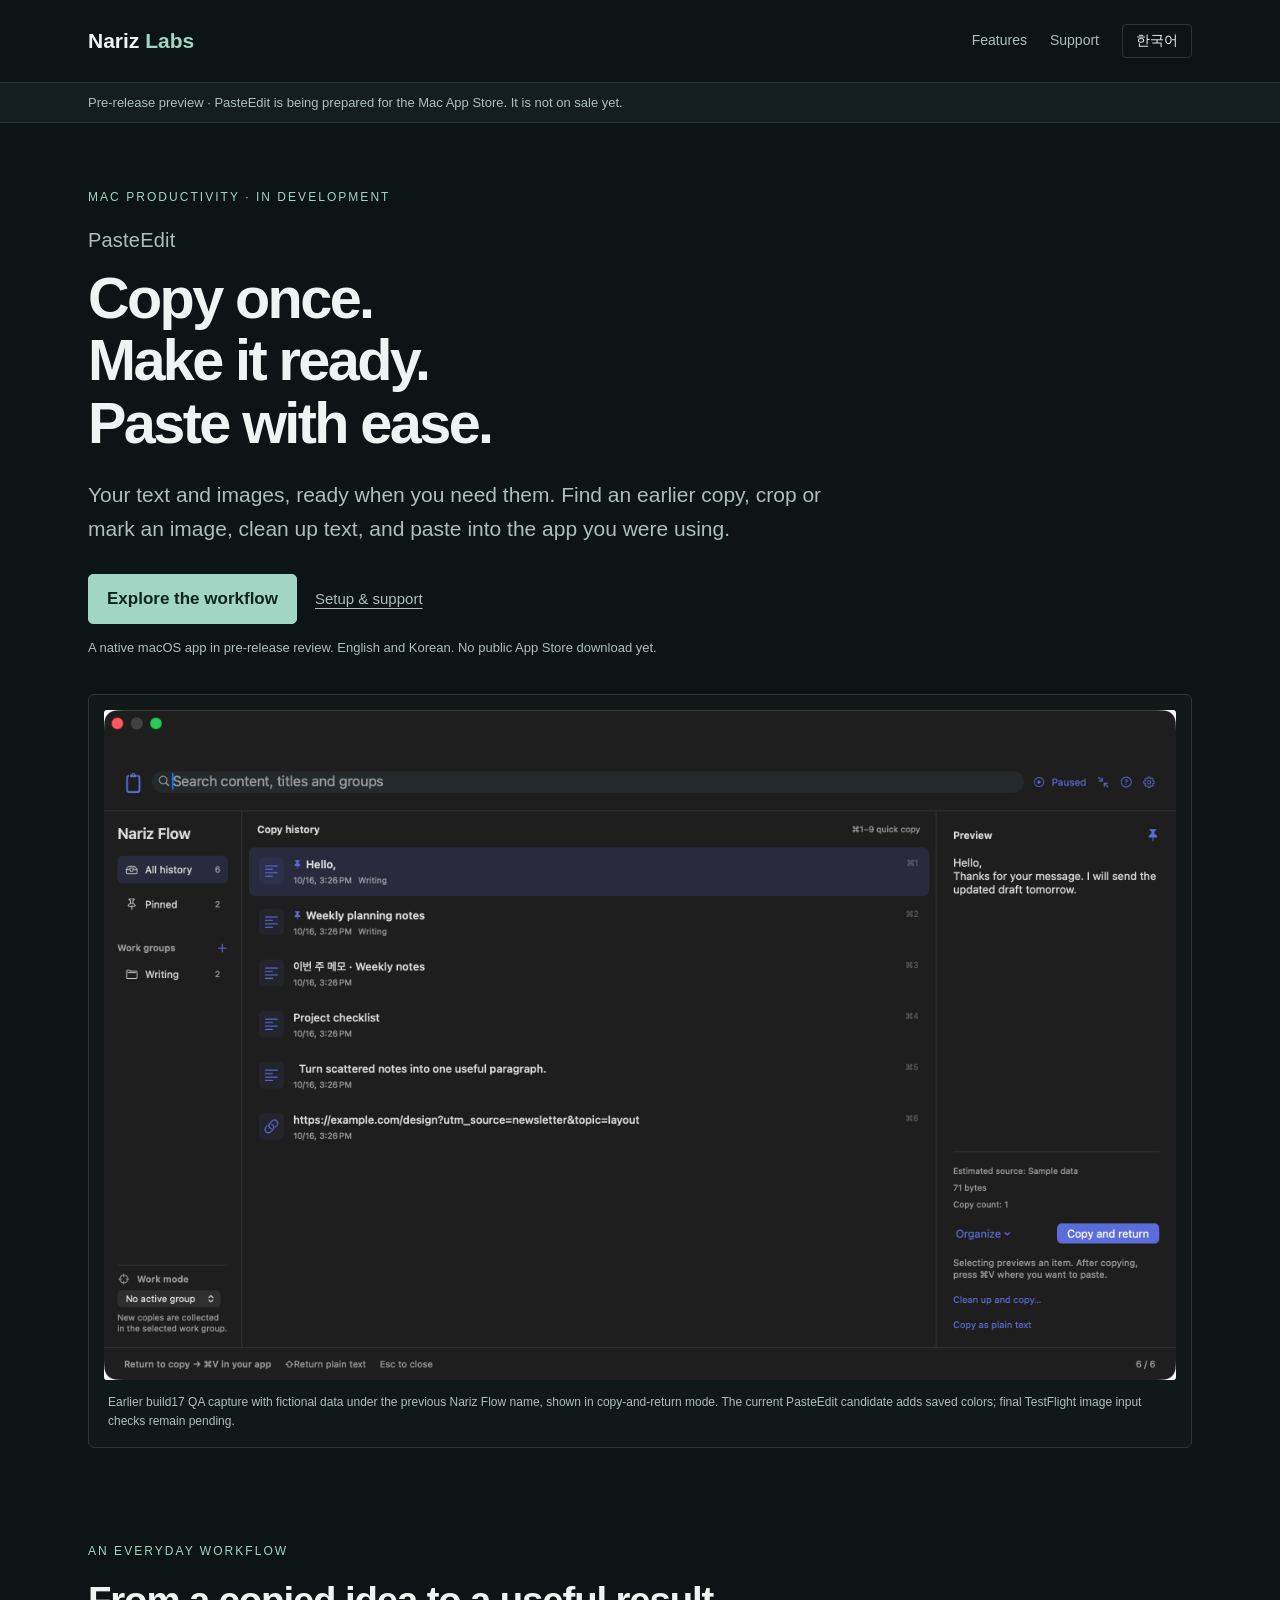
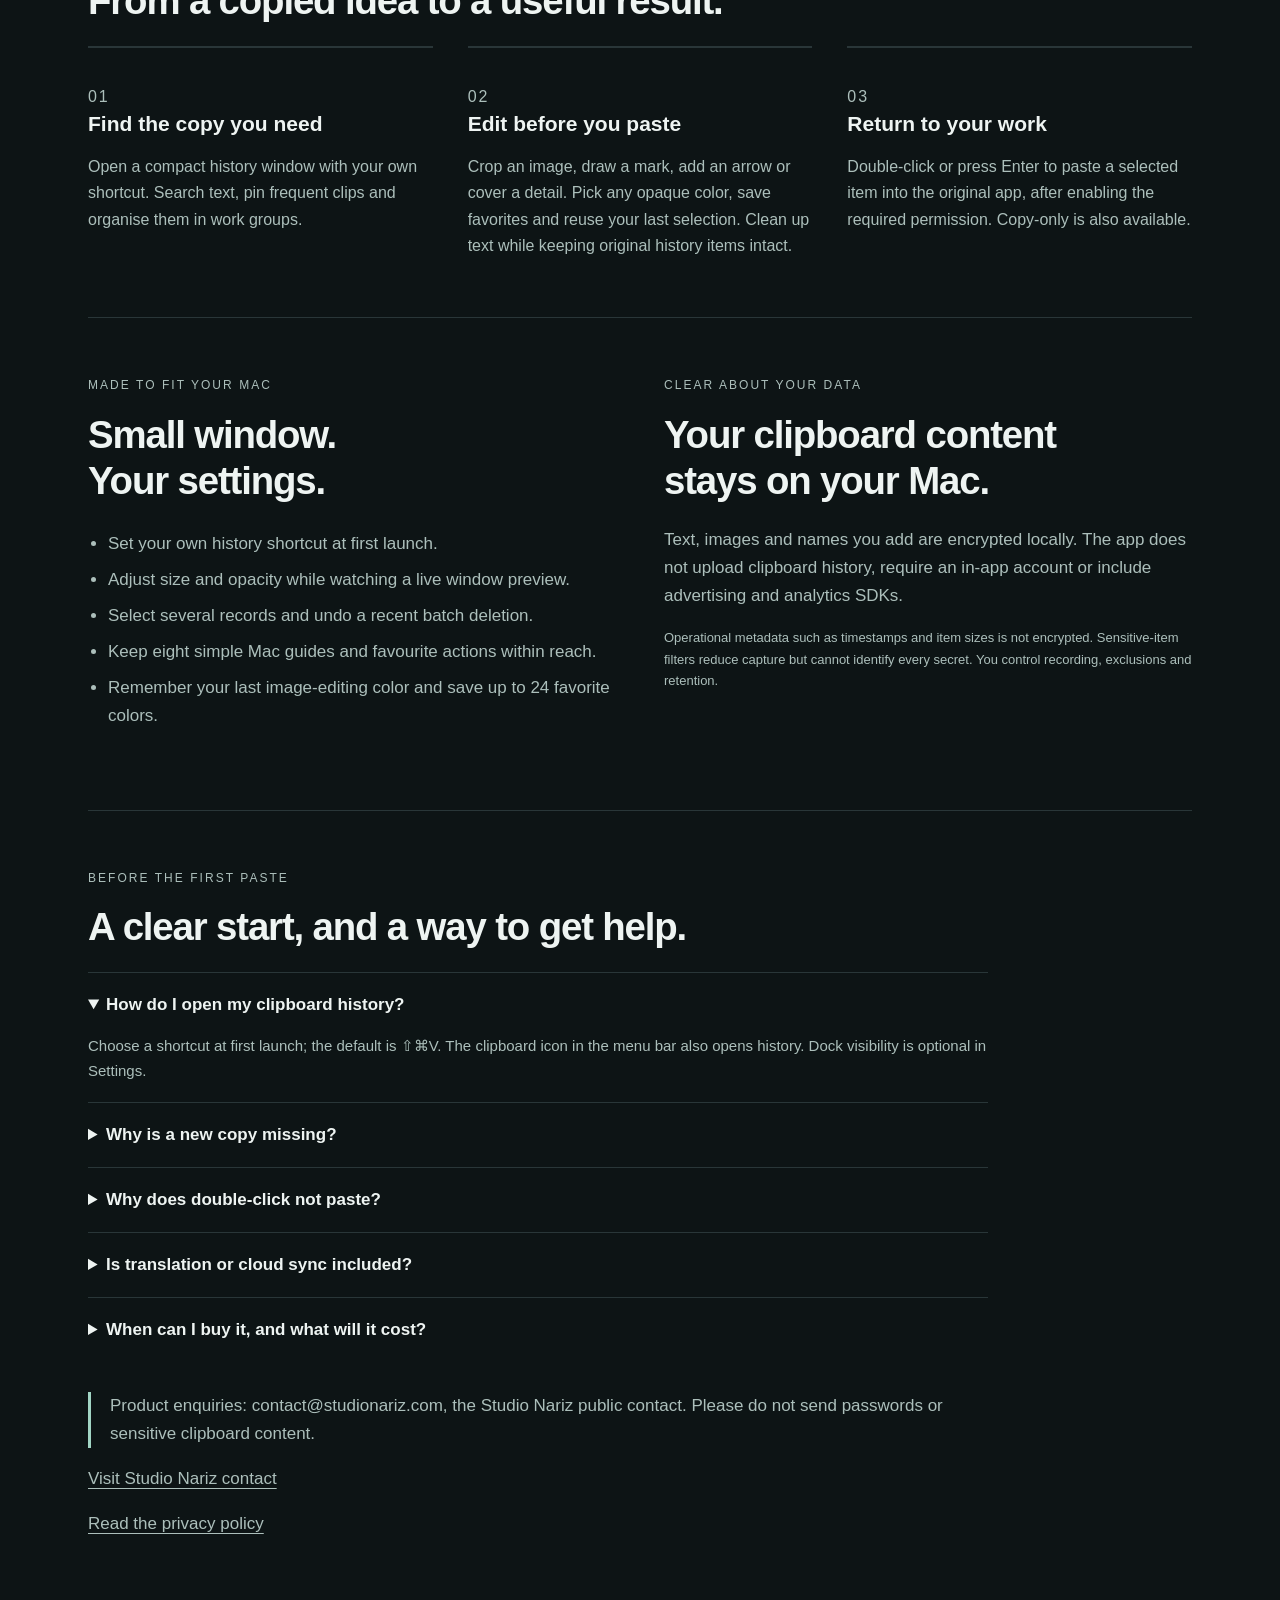
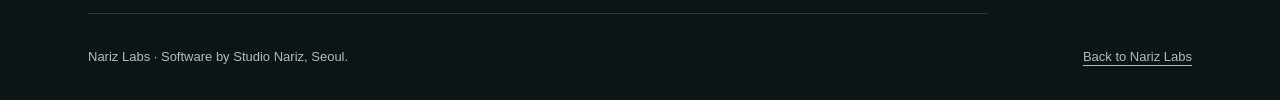
==== commit 9416e9bf: "Rename Mac clipboard product to approved PasteEdit branding" ====
--- a/nariz-flow.html
+++ b/nariz-flow.html
@@ -1,10 +1,10 @@
-<!doctype html><html lang="en"><head><meta charset="utf-8"><meta name="viewport" content="width=device-width,initial-scale=1"><meta name="robots" content="noindex,nofollow"><title>Nariz Flow · Clipboard &amp; Image Editing | Nariz Labs</title><style>
+<!doctype html><html lang="en"><head><meta charset="utf-8"><meta name="viewport" content="width=device-width,initial-scale=1"><meta name="robots" content="noindex,nofollow"><title>PasteEdit: Clipboard Manager | Nariz Labs</title><style>
 :root{color-scheme:dark;--bg:#0d1415;--surface:#141e20;--line:#293638;--text:#eef4f2;--muted:#acbfbb;--accent:#a1d5c4;--max:1160px}*{box-sizing:border-box}html{scroll-behavior:smooth}body{margin:0;background:var(--bg);color:var(--text);font:17px/1.65 -apple-system,BlinkMacSystemFont,'Segoe UI',sans-serif}a{color:inherit;text-underline-offset:4px}a:focus-visible,button:focus-visible{outline:3px solid var(--accent);outline-offset:5px}header{border-bottom:1px solid var(--line)}.wrap{max-width:var(--max);margin:auto;padding:0 28px}.nav{display:flex;justify-content:space-between;align-items:center;min-height:82px;gap:20px}.brand{font-size:21px;font-weight:700;text-decoration:none}.brand span{color:var(--accent)}nav{display:flex;gap:23px;align-items:center}nav a{color:var(--muted);font-size:14px;text-decoration:none}.language{border:1px solid var(--line);color:var(--text);background:transparent;padding:7px 13px;border-radius:4px;font-size:14px;cursor:pointer}.draft{background:var(--surface);border-bottom:1px solid var(--line);font-size:13px;color:var(--muted);padding:9px 0}.hero{padding:65px 0 36px}.eyebrow{text-transform:uppercase;letter-spacing:.17em;color:var(--accent);font-size:12px;margin:0 0 16px}.product{color:var(--muted);font-size:20px;letter-spacing:.01em;margin:0 0 10px}h1{font-size:clamp(36px,4.5vw,66px);line-height:1.08;letter-spacing:-.045em;max-width:820px;margin:0 0 24px;font-weight:680}h2{font-size:clamp(27px,3vw,40px);letter-spacing:-.03em;line-height:1.2;margin:0 0 22px}h3{font-size:21px;line-height:1.3;margin:0 0 12px}.lead{max-width:760px;color:var(--muted);font-size:21px;margin:0 0 27px}.actions{display:flex;gap:18px;align-items:center;flex-wrap:wrap}.primary{background:var(--accent);color:#10241f;border:1px solid var(--accent);font-weight:650;text-decoration:none;padding:10px 18px;border-radius:5px}.secondary{font-size:15px;color:var(--muted)}.small{font-size:13px;color:var(--muted);max-width:850px}.product-shot{margin:35px 0 0;border:1px solid var(--line);padding:15px;background:#101818;border-radius:6px}.product-shot img{display:block;width:100%;height:auto;border-radius:3px}.product-shot figcaption{color:var(--muted);font-size:12px;padding:13px 4px 0}.section{padding:58px 0;border-bottom:1px solid var(--line)}.rows{display:grid;grid-template-columns:repeat(3,1fr);gap:35px}.step{border-top:2px solid var(--line);padding-top:20px}.step-number{font-size:12px;color:var(--accent);letter-spacing:.12em}.step p{color:var(--muted);font-size:16px;margin-bottom:0}.details{display:grid;grid-template-columns:1fr 1fr;gap:48px}.details p,.details li{color:var(--muted)}ul{padding-left:20px}li{padding:4px 0}.inline-note{border-left:3px solid var(--accent);padding-left:19px;margin:30px 0 0;color:var(--muted)}.support{max-width:900px}.support p{color:var(--muted)}details{border-top:1px solid var(--line);padding:18px 0}summary{cursor:pointer;font-size:17px;font-weight:600}details p{font-size:15px;margin-bottom:0}footer{padding:32px 0;color:var(--muted);font-size:13px}.footer-content{display:flex;justify-content:space-between;gap:25px;flex-wrap:wrap}strong{color:var(--text)}@media(max-width:700px){.wrap{padding:0 21px}.nav{min-height:76px}nav a{display:none}.hero{padding-top:40px}.lead{font-size:18px}.rows,.details{grid-template-columns:1fr;gap:29px}.section{padding:42px 0}.product-shot{padding:8px}.actions{gap:14px}}@media(prefers-reduced-motion:reduce){html{scroll-behavior:auto}}
-</style></head><body><header><div class="wrap nav"><a class="brand" href="./">Nariz <span>Labs</span></a><nav><a href="#workflow" data-i="navFeatures">Features</a><a href="#support" data-i="navSupport">Support</a><button class="language" id="language" type="button" aria-label="한국어로 전환">한국어</button></nav></div></header><div class="draft"><div class="wrap" data-i="draft">Pre-release preview · Nariz Flow is being prepared for the Mac App Store. It is not on sale yet.</div></div><main class="wrap"><section class="hero"><p class="eyebrow" data-i="eyebrow">Mac productivity · In development</p><p class="product">Nariz Flow</p><h1 data-i="headline">Copy once.<br>Make it ready.<br>Paste with ease.</h1><p class="lead" data-i="lead">Your text and images, ready when you need them. Find an earlier copy, crop or mark an image, clean up text, and paste into the app you were using.</p><div class="actions"><a class="primary" href="#workflow" data-i="primary">Explore the workflow</a><a class="secondary" href="#support" data-i="secondary">Setup &amp; support</a></div><p class="small" data-i="status">A native macOS app in pre-release review. English and Korean. No public App Store download yet.</p><figure class="product-shot"><img src="nariz-flow-clipboard-development.jpg" alt="Development clipboard history showing fictional text samples, search, groups and a preview" width="1440" height="900"><figcaption data-i="caption">Actual English build17 QA capture with fictional sample data, shown in copy-and-return mode. Final TestFlight input validation remains pending.</figcaption></figure></section>
-<section class="section" id="workflow"><p class="eyebrow" data-i="workflowLabel">An everyday workflow</p><h2 data-i="workflowTitle">From a copied idea to a useful result.</h2><div class="rows"><article class="step"><p class="step-number">01</p><h3 data-i="step1Title">Find the copy you need</h3><p data-i="step1Body">Open a compact history window with your own shortcut. Search text, pin frequent clips and organise them in work groups.</p></article><article class="step"><p class="step-number">02</p><h3 data-i="step2Title">Edit before you paste</h3><p data-i="step2Body">Crop an image, draw a mark, add an arrow or cover a detail. Clean up spacing or join text lines. Your original history item stays intact.</p></article><article class="step"><p class="step-number">03</p><h3 data-i="step3Title">Return to your work</h3><p data-i="step3Body">Double-click or press Enter to paste a selected item into the original app, after enabling the required permission. Copy-only is also available.</p></article></div></section>
-<section class="section details"><div><p class="eyebrow" data-i="controlLabel">Made to fit your Mac</p><h2 data-i="controlTitle">Small window.<br>Your settings.</h2><ul><li data-i="control1">Set your own history shortcut at first launch.</li><li data-i="control2">Adjust size and opacity while watching a live window preview.</li><li data-i="control3">Select several records and undo a recent batch deletion.</li><li data-i="control4">Keep eight simple Mac guides and favourite actions within reach.</li></ul></div><div><p class="eyebrow" data-i="privacyLabel">Clear about your data</p><h2 data-i="privacyTitle">Your clipboard content<br>stays on your Mac.</h2><p data-i="privacyBody">Text, images and names you add are encrypted locally. The app does not upload clipboard history, require an in-app account or include advertising and analytics SDKs.</p><p class="small" data-i="privacyLimit">Operational metadata such as timestamps and item sizes is not encrypted. Sensitive-item filters reduce capture but cannot identify every secret. You control recording, exclusions and retention.</p></div></section>
-<section class="section support" id="support"><p class="eyebrow" data-i="supportLabel">Before the first paste</p><h2 data-i="supportTitle">A clear start, and a way to get help.</h2><details open><summary data-i="faq1Q">How do I open my clipboard history?</summary><p data-i="faq1A">Choose a shortcut at first launch; the default is ⇧⌘V. The clipboard icon in the menu bar also opens history. Dock visibility is optional in Settings.</p></details><details><summary data-i="faq2Q">Why is a new copy missing?</summary><p data-i="faq2A">Check that recording is on and the app or item is not excluded. Select All history, then copy again. Copies made before recording starts or resumes are not imported retroactively.</p></details><details><summary data-i="faq3Q">Why does double-click not paste?</summary><p data-i="faq3A">Put the cursor in the destination field before opening history. Check Setup & permissions and allow the exact installed app in macOS Accessibility settings. Recording permission and direct-paste permission are separate.</p></details><details><summary data-i="faq4Q">Is translation or cloud sync included?</summary><p data-i="faq4A">Automatic translation, OCR and cloud sync are not included in this version. Mac Assistant offers eight built-in guides; it is not a general-purpose question-answering service.</p></details><details><summary data-i="faq5Q">When can I buy it, and what will it cost?</summary><p data-i="faq5A">Planned one-time purchase: US$9.99, with a US$6.99 launch price. It is not on sale yet. App Store availability, final local prices and supported configurations will be confirmed after release checks.</p></details><p class="inline-note" data-i="supportContact">Product enquiries: contact@studionariz.com, the Studio Nariz public contact. Please do not send passwords or sensitive clipboard content.</p><p><a href="https://labs.studionariz.com/#contact" data-i="contactLink">Visit Studio Nariz contact</a></p><p><a id="privacy-link" href="nariz-flow/privacy-en.html" data-i="privacyLink">Read the privacy policy</a></p></section></main><footer><div class="wrap footer-content"><span data-i="footer">Nariz Labs · Software by Studio Nariz, Seoul.</span><a href="./" data-i="back">Back to Nariz Labs</a></div></footer>
+</style></head><body><header><div class="wrap nav"><a class="brand" href="./">Nariz <span>Labs</span></a><nav><a href="#workflow" data-i="navFeatures">Features</a><a href="#support" data-i="navSupport">Support</a><button class="language" id="language" type="button" aria-label="한국어로 전환">한국어</button></nav></div></header><div class="draft"><div class="wrap" data-i="draft">Pre-release preview · PasteEdit is being prepared for the Mac App Store. It is not on sale yet.</div></div><main class="wrap"><section class="hero"><p class="eyebrow" data-i="eyebrow">Mac productivity · In development</p><p class="product">PasteEdit</p><h1 data-i="headline">Copy once.<br>Make it ready.<br>Paste with ease.</h1><p class="lead" data-i="lead">Your text and images, ready when you need them. Find an earlier copy, crop or mark an image, clean up text, and paste into the app you were using.</p><div class="actions"><a class="primary" href="#workflow" data-i="primary">Explore the workflow</a><a class="secondary" href="#support" data-i="secondary">Setup &amp; support</a></div><p class="small" data-i="status">A native macOS app in pre-release review. English and Korean. No public App Store download yet.</p><figure class="product-shot"><img src="nariz-flow-clipboard-development.jpg" alt="Development clipboard history showing fictional text samples, search, groups and a preview" width="1440" height="900"><figcaption data-i="caption">Earlier build17 QA capture with fictional data under the previous Nariz Flow name, shown in copy-and-return mode. The current PasteEdit candidate adds saved colors; final TestFlight image input checks remain pending.</figcaption></figure></section>
+<section class="section" id="workflow"><p class="eyebrow" data-i="workflowLabel">An everyday workflow</p><h2 data-i="workflowTitle">From a copied idea to a useful result.</h2><div class="rows"><article class="step"><p class="step-number">01</p><h3 data-i="step1Title">Find the copy you need</h3><p data-i="step1Body">Open a compact history window with your own shortcut. Search text, pin frequent clips and organise them in work groups.</p></article><article class="step"><p class="step-number">02</p><h3 data-i="step2Title">Edit before you paste</h3><p data-i="step2Body">Crop an image, draw a mark, add an arrow or cover a detail. Pick any opaque color, save favorites and reuse your last selection. Clean up text while keeping original history items intact.</p></article><article class="step"><p class="step-number">03</p><h3 data-i="step3Title">Return to your work</h3><p data-i="step3Body">Double-click or press Enter to paste a selected item into the original app, after enabling the required permission. Copy-only is also available.</p></article></div></section>
+<section class="section details"><div><p class="eyebrow" data-i="controlLabel">Made to fit your Mac</p><h2 data-i="controlTitle">Small window.<br>Your settings.</h2><ul><li data-i="control1">Set your own history shortcut at first launch.</li><li data-i="control2">Adjust size and opacity while watching a live window preview.</li><li data-i="control3">Select several records and undo a recent batch deletion.</li><li data-i="control4">Keep eight simple Mac guides and favourite actions within reach.</li><li data-i="control5">Remember your last image-editing color and save up to 24 favorite colors.</li></ul></div><div><p class="eyebrow" data-i="privacyLabel">Clear about your data</p><h2 data-i="privacyTitle">Your clipboard content<br>stays on your Mac.</h2><p data-i="privacyBody">Text, images and names you add are encrypted locally. The app does not upload clipboard history, require an in-app account or include advertising and analytics SDKs.</p><p class="small" data-i="privacyLimit">Operational metadata such as timestamps and item sizes is not encrypted. Sensitive-item filters reduce capture but cannot identify every secret. You control recording, exclusions and retention.</p></div></section>
+<section class="section support" id="support"><p class="eyebrow" data-i="supportLabel">Before the first paste</p><h2 data-i="supportTitle">A clear start, and a way to get help.</h2><details open><summary data-i="faq1Q">How do I open my clipboard history?</summary><p data-i="faq1A">Choose a shortcut at first launch; the default is ⇧⌘V. The clipboard icon in the menu bar also opens history. Dock visibility is optional in Settings.</p></details><details><summary data-i="faq2Q">Why is a new copy missing?</summary><p data-i="faq2A">Check that recording is on and the app or item is not excluded. Select All history, then copy again. Copies made before recording starts or resumes are not imported retroactively.</p></details><details><summary data-i="faq3Q">Why does double-click not paste?</summary><p data-i="faq3A">Put the cursor in the destination field before opening history. Check Setup & permissions and allow the exact installed app in macOS Accessibility settings. Recording permission and direct-paste permission are separate.</p></details><details><summary data-i="faq4Q">Is translation or cloud sync included?</summary><p data-i="faq4A">Automatic translation, OCR and cloud sync are not included in this version. Mac Assistant offers eight built-in guides; it is not a general-purpose question-answering service.</p></details><details><summary data-i="faq5Q">When can I buy it, and what will it cost?</summary><p data-i="faq5A">Planned one-time purchase: US$9.99, with a US$6.99 launch price. It is not on sale yet. App Store availability, final local prices and supported configurations will be confirmed after release checks.</p></details><p class="inline-note" data-i="supportContact">Product enquiries: contact@studionariz.com, the Studio Nariz public contact. Please do not send passwords or sensitive clipboard content.</p><p><a href="https://labs.studionariz.com/#contact" data-i="contactLink">Visit Studio Nariz contact</a></p><p><a id="privacy-link" href="pasteedit/privacy-en.html" data-i="privacyLink">Read the privacy policy</a></p></section></main><footer><div class="wrap footer-content"><span data-i="footer">Nariz Labs · Software by Studio Nariz, Seoul.</span><a href="./" data-i="back">Back to Nariz Labs</a></div></footer>
 <script>
-const ko={navFeatures:'기능',navSupport:'지원',draft:'출시 전 미리보기 · Nariz Flow는 Mac App Store 출시를 준비하고 있습니다. 아직 판매 중이 아닙니다.',eyebrow:'Mac 생산성 · 개발 및 출시 검수 중',headline:'복사한 내용을.<br>바로 다듬고.<br>간편하게 붙여넣기.',lead:'텍스트와 이미지를 필요한 순간에 꺼내 쓰세요. 이전 복사를 찾고, 이미지를 자르거나 표시하고, 텍스트를 정리해 원래 작업하던 앱에 붙여넣습니다.',primary:'사용 흐름 살펴보기',secondary:'설치와 지원',status:'출시 전 검수 중인 macOS 앱입니다. 한국어·영어를 지원하며 아직 App Store 공개 다운로드는 없습니다.',caption:'합성 샘플 데이터를 사용한 17판 QA의 실제 영문 화면이며 복사 후 돌아가기 모드입니다. 최종 TestFlight 입력 검증은 남아 있습니다.',workflowLabel:'매일 반복하는 작업',workflowTitle:'복사한 내용을 바로 쓰기 좋은 결과로.',step1Title:'필요한 복사를 찾고',step1Body:'원하는 단축키로 작은 기록창을 여세요. 텍스트를 검색하고 반복해서 쓰는 항목을 고정하며 작업 그룹으로 정리합니다.',step2Title:'붙이기 전에 다듬고',step2Body:'이미지를 자르고 펜이나 화살표로 표시하거나 일부를 가리세요. 텍스트 공백과 줄도 정리합니다. 원본 기록은 그대로 보존합니다.',step3Title:'작업하던 곳에 붙여넣기',step3Body:'필요한 권한을 허용한 뒤 선택 항목을 더블클릭하거나 Enter로 원래 앱에 입력합니다. 복사만 하는 옵션도 제공합니다.',controlLabel:'내 Mac에 맞춰 사용',controlTitle:'작은 호출창.<br>내가 정하는 설정.',control1:'첫 실행부터 기록 호출 단축키를 직접 정합니다.',control2:'실시간 미리보기를 보면서 크기와 불투명도를 조절합니다.',control3:'기록 여러 개를 선택하고 최근 일괄 삭제를 되돌립니다.',control4:'8개 Mac 기본 안내와 즐겨찾는 동작을 간편하게 꺼냅니다.',privacyLabel:'데이터 처리도 명확하게',privacyTitle:'복사한 내용은<br>이 Mac에 보관합니다.',privacyBody:'텍스트·이미지와 직접 작성한 이름을 이 Mac에서 암호화합니다. 클립보드 기록을 서버로 올리지 않으며 앱 내 계정·광고·분석 SDK를 사용하지 않습니다.',privacyLimit:'시각·용량 등 운영 메타데이터는 암호화하지 않습니다. 민감 항목 필터가 모든 비밀을 식별하지는 못합니다. 기록 수집·제외·보존 정책은 직접 조절합니다.',supportLabel:'첫 붙여넣기부터',supportTitle:'시작 방법은 분명하게, 도움받는 경로는 쉽게.',faq1Q:'복사 기록은 어디서 여나요?',faq1A:'첫 실행에서 단축키를 정하세요. 기본값은 ⇧⌘V입니다. 상단 메뉴 막대의 클립보드 아이콘으로도 열립니다. Dock 표시는 설정에서 선택합니다.',faq2Q:'방금 복사한 내용이 보이지 않아요.',faq2A:'기록 중인지, 앱이나 항목이 제외되지 않았는지 확인하세요. 전체 기록을 선택한 뒤 다시 복사하세요. 기록 시작·재개 이전 복사는 소급 저장하지 않습니다.',faq3Q:'더블클릭해도 붙여넣어지지 않아요.',faq3A:'입력할 곳에 커서를 두고 기록창을 호출하세요. 설치·권한 점검에서 정확한 설치 파일의 macOS 손쉬운 사용 권한을 확인하세요. 기록 수집과 바로 붙여넣기 권한은 서로 다릅니다.',faq4Q:'번역이나 클라우드 동기화도 있나요?',faq4A:'이번 버전에는 자동 번역·OCR·클라우드 동기화가 없습니다. Mac 도우미는 8개 내장 안내를 제공하며 모든 질문에 답하는 범용 서비스는 아닙니다.',faq5Q:'언제 구매할 수 있고 가격은 얼마인가요?',faq5A:'1회 구매 US$9.99, 출시 할인 US$6.99로 준비합니다. 아직 판매 중이 아닙니다. App Store 공개·최종 현지 가격·지원 환경은 출시 검수 후 안내합니다.',supportContact:'제품 문의: Studio Nariz의 공개 연락처 contact@studionariz.com을 이용하세요. 암호나 민감한 클립보드 내용은 보내지 마세요.',contactLink:'Studio Nariz 문의 페이지 보기',privacyLink:'개인정보 처리방침 읽기',footer:'Nariz Labs · 서울 Studio Nariz의 소프트웨어 프로젝트.',back:'Nariz Labs로 돌아가기'};
-const english={};document.querySelectorAll('[data-i]').forEach(e=>english[e.dataset.i]=e.innerHTML);let korean=false;document.querySelector('#language').addEventListener('click',()=>{korean=!korean;document.documentElement.lang=korean?'ko':'en';document.querySelectorAll('[data-i]').forEach(e=>e.innerHTML=(korean?ko:english)[e.dataset.i]);document.querySelector('#language').textContent=korean?'English':'한국어';document.querySelector('figure img').alt=korean?'합성 샘플 기록으로 검색·그룹·미리보기를 보여주는 영문 개발판 화면':'Development clipboard history showing fictional text samples, search, groups and a preview';const policyLink=document.querySelector('#privacy-link');if(policyLink)policyLink.href=korean?'nariz-flow/privacy-ko.html':'nariz-flow/privacy-en.html';document.querySelector('#language').setAttribute('aria-label',korean?'Switch to English':'한국어로 전환');});
+const ko={navFeatures:'기능',navSupport:'지원',draft:'출시 전 미리보기 · PasteEdit는 Mac App Store 출시를 준비하고 있습니다. 아직 판매 중이 아닙니다.',eyebrow:'Mac 생산성 · 개발 및 출시 검수 중',headline:'복사한 내용을.<br>바로 다듬고.<br>간편하게 붙여넣기.',lead:'텍스트와 이미지를 필요한 순간에 꺼내 쓰세요. 이전 복사를 찾고, 이미지를 자르거나 표시하고, 텍스트를 정리해 원래 작업하던 앱에 붙여넣습니다.',primary:'사용 흐름 살펴보기',secondary:'설치와 지원',status:'출시 전 검수 중인 macOS 앱입니다. 한국어·영어를 지원하며 아직 App Store 공개 다운로드는 없습니다.',caption:'이전 가칭 Nariz Flow를 사용한 17판 QA의 실제 합성 기록 화면이며 복사 후 돌아가기 모드입니다. 현재 PasteEdit 후보에는 색상 저장이 추가됐고 최종 TestFlight 이미지 입력 검증은 남아 있습니다.',workflowLabel:'매일 반복하는 작업',workflowTitle:'복사한 내용을 바로 쓰기 좋은 결과로.',step1Title:'필요한 복사를 찾고',step1Body:'원하는 단축키로 작은 기록창을 여세요. 텍스트를 검색하고 반복해서 쓰는 항목을 고정하며 작업 그룹으로 정리합니다.',step2Title:'붙이기 전에 다듬고',step2Body:'이미지를 자르고 펜이나 화살표로 표시하거나 일부를 가리세요. 색을 자유롭게 고르고 즐겨찾기에 저장해 다시 씁니다. 텍스트 공백과 줄도 정리하며 원본은 보존합니다.',step3Title:'작업하던 곳에 붙여넣기',step3Body:'필요한 권한을 허용한 뒤 선택 항목을 더블클릭하거나 Enter로 원래 앱에 입력합니다. 복사만 하는 옵션도 제공합니다.',controlLabel:'내 Mac에 맞춰 사용',controlTitle:'작은 호출창.<br>내가 정하는 설정.',control1:'첫 실행부터 기록 호출 단축키를 직접 정합니다.',control2:'실시간 미리보기를 보면서 크기와 불투명도를 조절합니다.',control3:'기록 여러 개를 선택하고 최근 일괄 삭제를 되돌립니다.',control4:'8개 Mac 기본 안내와 즐겨찾는 동작을 간편하게 꺼냅니다.',control5:'마지막 편집 색을 기억하고 즐겨찾는 색을 최대 24개 저장합니다.',privacyLabel:'데이터 처리도 명확하게',privacyTitle:'복사한 내용은<br>이 Mac에 보관합니다.',privacyBody:'텍스트·이미지와 직접 작성한 이름을 이 Mac에서 암호화합니다. 클립보드 기록을 서버로 올리지 않으며 앱 내 계정·광고·분석 SDK를 사용하지 않습니다.',privacyLimit:'시각·용량 등 운영 메타데이터는 암호화하지 않습니다. 민감 항목 필터가 모든 비밀을 식별하지는 못합니다. 기록 수집·제외·보존 정책은 직접 조절합니다.',supportLabel:'첫 붙여넣기부터',supportTitle:'시작 방법은 분명하게, 도움받는 경로는 쉽게.',faq1Q:'복사 기록은 어디서 여나요?',faq1A:'첫 실행에서 단축키를 정하세요. 기본값은 ⇧⌘V입니다. 상단 메뉴 막대의 클립보드 아이콘으로도 열립니다. Dock 표시는 설정에서 선택합니다.',faq2Q:'방금 복사한 내용이 보이지 않아요.',faq2A:'기록 중인지, 앱이나 항목이 제외되지 않았는지 확인하세요. 전체 기록을 선택한 뒤 다시 복사하세요. 기록 시작·재개 이전 복사는 소급 저장하지 않습니다.',faq3Q:'더블클릭해도 붙여넣어지지 않아요.',faq3A:'입력할 곳에 커서를 두고 기록창을 호출하세요. 설치·권한 점검에서 정확한 설치 파일의 macOS 손쉬운 사용 권한을 확인하세요. 기록 수집과 바로 붙여넣기 권한은 서로 다릅니다.',faq4Q:'번역이나 클라우드 동기화도 있나요?',faq4A:'이번 버전에는 자동 번역·OCR·클라우드 동기화가 없습니다. Mac 도우미는 8개 내장 안내를 제공하며 모든 질문에 답하는 범용 서비스는 아닙니다.',faq5Q:'언제 구매할 수 있고 가격은 얼마인가요?',faq5A:'1회 구매 US$9.99, 출시 할인 US$6.99로 준비합니다. 아직 판매 중이 아닙니다. App Store 공개·최종 현지 가격·지원 환경은 출시 검수 후 안내합니다.',supportContact:'제품 문의: Studio Nariz의 공개 연락처 contact@studionariz.com을 이용하세요. 암호나 민감한 클립보드 내용은 보내지 마세요.',contactLink:'Studio Nariz 문의 페이지 보기',privacyLink:'개인정보 처리방침 읽기',footer:'Nariz Labs · 서울 Studio Nariz의 소프트웨어 프로젝트.',back:'Nariz Labs로 돌아가기'};
+const english={};document.querySelectorAll('[data-i]').forEach(e=>english[e.dataset.i]=e.innerHTML);let korean=false;document.querySelector('#language').addEventListener('click',()=>{korean=!korean;document.documentElement.lang=korean?'ko':'en';document.querySelectorAll('[data-i]').forEach(e=>e.innerHTML=(korean?ko:english)[e.dataset.i]);document.querySelector('#language').textContent=korean?'English':'한국어';document.querySelector('figure img').alt=korean?'합성 샘플 기록으로 검색·그룹·미리보기를 보여주는 영문 개발판 화면':'Development clipboard history showing fictional text samples, search, groups and a preview';const policyLink=document.querySelector('#privacy-link');if(policyLink)policyLink.href=korean?'pasteedit/privacy-ko.html':'pasteedit/privacy-en.html';document.querySelector('#language').setAttribute('aria-label',korean?'Switch to English':'한국어로 전환');});
 </script></body></html>
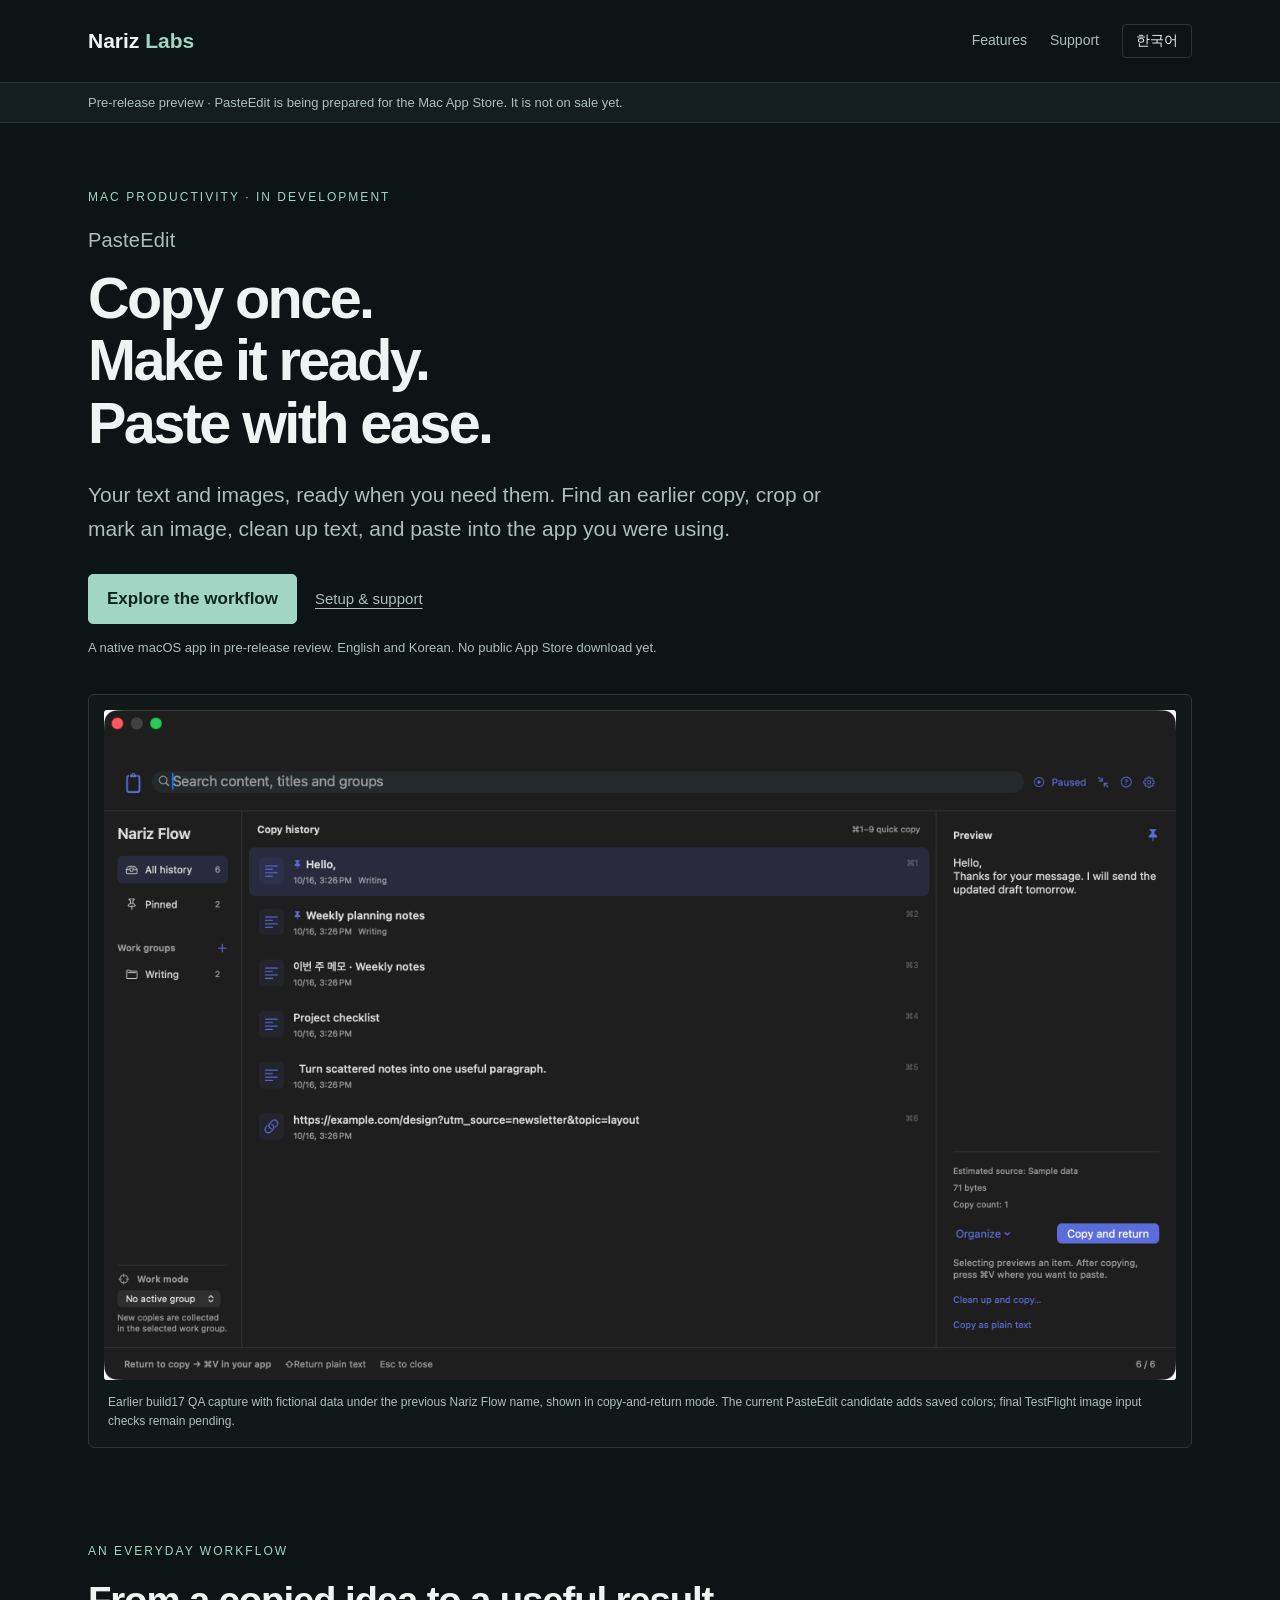
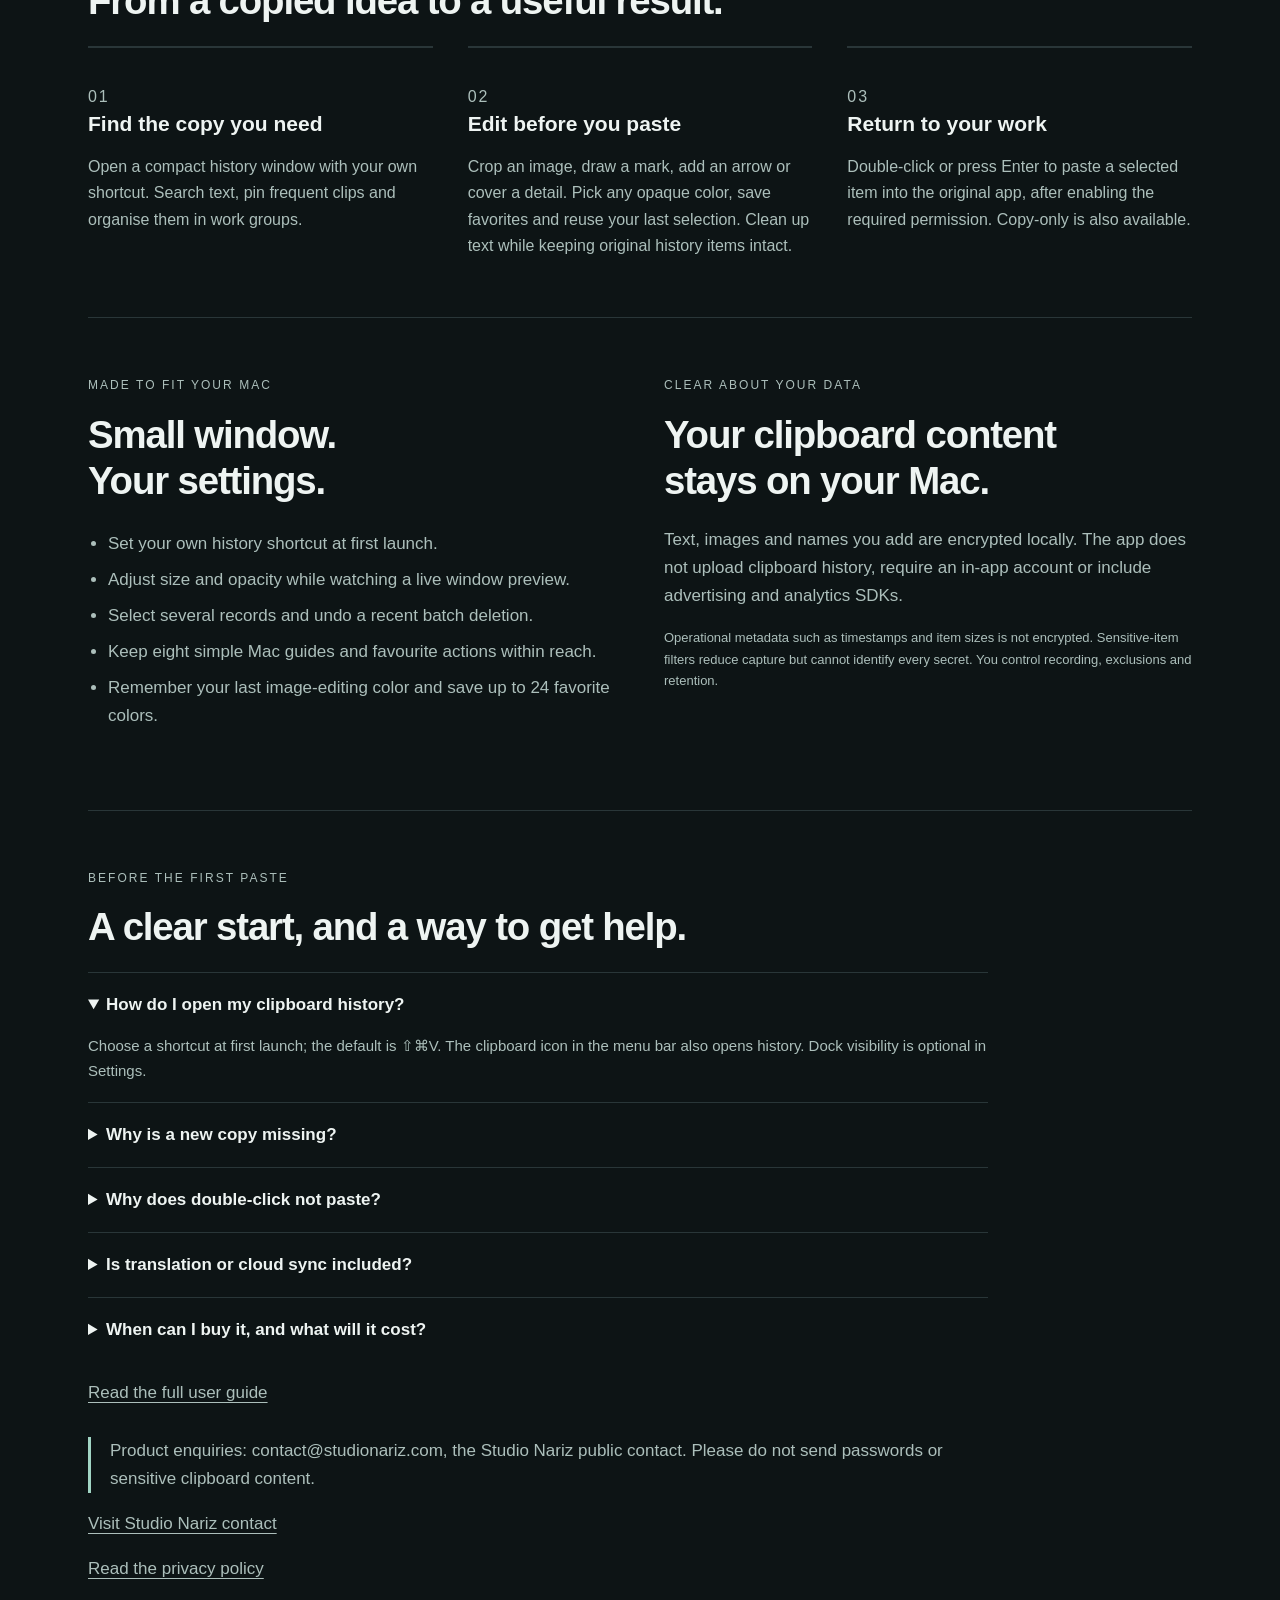
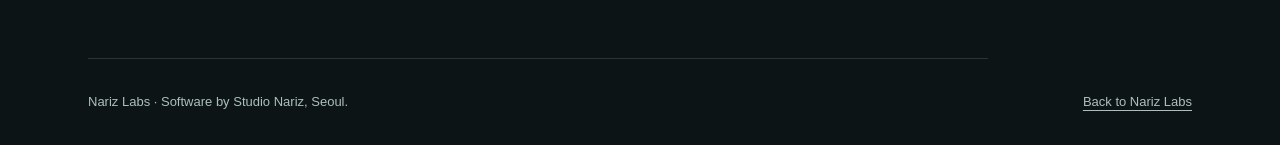
==== commit 84bc2ba1: "Add bilingual PasteEdit guides and align approved one-time price" ====
--- a/nariz-flow.html
+++ b/nariz-flow.html
@@ -3,8 +3,8 @@
 </style></head><body><header><div class="wrap nav"><a class="brand" href="./">Nariz <span>Labs</span></a><nav><a href="#workflow" data-i="navFeatures">Features</a><a href="#support" data-i="navSupport">Support</a><button class="language" id="language" type="button" aria-label="한국어로 전환">한국어</button></nav></div></header><div class="draft"><div class="wrap" data-i="draft">Pre-release preview · PasteEdit is being prepared for the Mac App Store. It is not on sale yet.</div></div><main class="wrap"><section class="hero"><p class="eyebrow" data-i="eyebrow">Mac productivity · In development</p><p class="product">PasteEdit</p><h1 data-i="headline">Copy once.<br>Make it ready.<br>Paste with ease.</h1><p class="lead" data-i="lead">Your text and images, ready when you need them. Find an earlier copy, crop or mark an image, clean up text, and paste into the app you were using.</p><div class="actions"><a class="primary" href="#workflow" data-i="primary">Explore the workflow</a><a class="secondary" href="#support" data-i="secondary">Setup &amp; support</a></div><p class="small" data-i="status">A native macOS app in pre-release review. English and Korean. No public App Store download yet.</p><figure class="product-shot"><img src="nariz-flow-clipboard-development.jpg" alt="Development clipboard history showing fictional text samples, search, groups and a preview" width="1440" height="900"><figcaption data-i="caption">Earlier build17 QA capture with fictional data under the previous Nariz Flow name, shown in copy-and-return mode. The current PasteEdit candidate adds saved colors; final TestFlight image input checks remain pending.</figcaption></figure></section>
 <section class="section" id="workflow"><p class="eyebrow" data-i="workflowLabel">An everyday workflow</p><h2 data-i="workflowTitle">From a copied idea to a useful result.</h2><div class="rows"><article class="step"><p class="step-number">01</p><h3 data-i="step1Title">Find the copy you need</h3><p data-i="step1Body">Open a compact history window with your own shortcut. Search text, pin frequent clips and organise them in work groups.</p></article><article class="step"><p class="step-number">02</p><h3 data-i="step2Title">Edit before you paste</h3><p data-i="step2Body">Crop an image, draw a mark, add an arrow or cover a detail. Pick any opaque color, save favorites and reuse your last selection. Clean up text while keeping original history items intact.</p></article><article class="step"><p class="step-number">03</p><h3 data-i="step3Title">Return to your work</h3><p data-i="step3Body">Double-click or press Enter to paste a selected item into the original app, after enabling the required permission. Copy-only is also available.</p></article></div></section>
 <section class="section details"><div><p class="eyebrow" data-i="controlLabel">Made to fit your Mac</p><h2 data-i="controlTitle">Small window.<br>Your settings.</h2><ul><li data-i="control1">Set your own history shortcut at first launch.</li><li data-i="control2">Adjust size and opacity while watching a live window preview.</li><li data-i="control3">Select several records and undo a recent batch deletion.</li><li data-i="control4">Keep eight simple Mac guides and favourite actions within reach.</li><li data-i="control5">Remember your last image-editing color and save up to 24 favorite colors.</li></ul></div><div><p class="eyebrow" data-i="privacyLabel">Clear about your data</p><h2 data-i="privacyTitle">Your clipboard content<br>stays on your Mac.</h2><p data-i="privacyBody">Text, images and names you add are encrypted locally. The app does not upload clipboard history, require an in-app account or include advertising and analytics SDKs.</p><p class="small" data-i="privacyLimit">Operational metadata such as timestamps and item sizes is not encrypted. Sensitive-item filters reduce capture but cannot identify every secret. You control recording, exclusions and retention.</p></div></section>
-<section class="section support" id="support"><p class="eyebrow" data-i="supportLabel">Before the first paste</p><h2 data-i="supportTitle">A clear start, and a way to get help.</h2><details open><summary data-i="faq1Q">How do I open my clipboard history?</summary><p data-i="faq1A">Choose a shortcut at first launch; the default is ⇧⌘V. The clipboard icon in the menu bar also opens history. Dock visibility is optional in Settings.</p></details><details><summary data-i="faq2Q">Why is a new copy missing?</summary><p data-i="faq2A">Check that recording is on and the app or item is not excluded. Select All history, then copy again. Copies made before recording starts or resumes are not imported retroactively.</p></details><details><summary data-i="faq3Q">Why does double-click not paste?</summary><p data-i="faq3A">Put the cursor in the destination field before opening history. Check Setup & permissions and allow the exact installed app in macOS Accessibility settings. Recording permission and direct-paste permission are separate.</p></details><details><summary data-i="faq4Q">Is translation or cloud sync included?</summary><p data-i="faq4A">Automatic translation, OCR and cloud sync are not included in this version. Mac Assistant offers eight built-in guides; it is not a general-purpose question-answering service.</p></details><details><summary data-i="faq5Q">When can I buy it, and what will it cost?</summary><p data-i="faq5A">Planned one-time purchase: US$9.99, with a US$6.99 launch price. It is not on sale yet. App Store availability, final local prices and supported configurations will be confirmed after release checks.</p></details><p class="inline-note" data-i="supportContact">Product enquiries: contact@studionariz.com, the Studio Nariz public contact. Please do not send passwords or sensitive clipboard content.</p><p><a href="https://labs.studionariz.com/#contact" data-i="contactLink">Visit Studio Nariz contact</a></p><p><a id="privacy-link" href="pasteedit/privacy-en.html" data-i="privacyLink">Read the privacy policy</a></p></section></main><footer><div class="wrap footer-content"><span data-i="footer">Nariz Labs · Software by Studio Nariz, Seoul.</span><a href="./" data-i="back">Back to Nariz Labs</a></div></footer>
+<section class="section support" id="support"><p class="eyebrow" data-i="supportLabel">Before the first paste</p><h2 data-i="supportTitle">A clear start, and a way to get help.</h2><details open><summary data-i="faq1Q">How do I open my clipboard history?</summary><p data-i="faq1A">Choose a shortcut at first launch; the default is ⇧⌘V. The clipboard icon in the menu bar also opens history. Dock visibility is optional in Settings.</p></details><details><summary data-i="faq2Q">Why is a new copy missing?</summary><p data-i="faq2A">Check that recording is on, clear the search and select All history. Check work groups and exclusions, then copy again. Copies made before recording starts or resumes are not imported retroactively.</p></details><details><summary data-i="faq3Q">Why does double-click not paste?</summary><p data-i="faq3A">Put the cursor in the destination field before opening history. Check Setup & permissions and allow the exact installed app in macOS Accessibility settings. Recording permission and direct-paste permission are separate.</p></details><details><summary data-i="faq4Q">Is translation or cloud sync included?</summary><p data-i="faq4A">Automatic translation, OCR and cloud sync are not included in this version. Mac Assistant offers eight built-in guides; it is not a general-purpose question-answering service.</p></details><details><summary data-i="faq5Q">When can I buy it, and what will it cost?</summary><p data-i="faq5A">Planned one-time purchase: US$9.99. It is not on sale yet. Local prices will be shown in the App Store when available. This version is a one-time purchase with no subscription.</p></details><p><a id="guide-link" href="pasteedit/help-en.html" data-i="guideLink">Read the full user guide</a></p><p class="inline-note" data-i="supportContact">Product enquiries: contact@studionariz.com, the Studio Nariz public contact. Please do not send passwords or sensitive clipboard content.</p><p><a href="https://labs.studionariz.com/#contact" data-i="contactLink">Visit Studio Nariz contact</a></p><p><a id="privacy-link" href="pasteedit/privacy-en.html" data-i="privacyLink">Read the privacy policy</a></p></section></main><footer><div class="wrap footer-content"><span data-i="footer">Nariz Labs · Software by Studio Nariz, Seoul.</span><a href="./" data-i="back">Back to Nariz Labs</a></div></footer>
 <script>
-const ko={navFeatures:'기능',navSupport:'지원',draft:'출시 전 미리보기 · PasteEdit는 Mac App Store 출시를 준비하고 있습니다. 아직 판매 중이 아닙니다.',eyebrow:'Mac 생산성 · 개발 및 출시 검수 중',headline:'복사한 내용을.<br>바로 다듬고.<br>간편하게 붙여넣기.',lead:'텍스트와 이미지를 필요한 순간에 꺼내 쓰세요. 이전 복사를 찾고, 이미지를 자르거나 표시하고, 텍스트를 정리해 원래 작업하던 앱에 붙여넣습니다.',primary:'사용 흐름 살펴보기',secondary:'설치와 지원',status:'출시 전 검수 중인 macOS 앱입니다. 한국어·영어를 지원하며 아직 App Store 공개 다운로드는 없습니다.',caption:'이전 가칭 Nariz Flow를 사용한 17판 QA의 실제 합성 기록 화면이며 복사 후 돌아가기 모드입니다. 현재 PasteEdit 후보에는 색상 저장이 추가됐고 최종 TestFlight 이미지 입력 검증은 남아 있습니다.',workflowLabel:'매일 반복하는 작업',workflowTitle:'복사한 내용을 바로 쓰기 좋은 결과로.',step1Title:'필요한 복사를 찾고',step1Body:'원하는 단축키로 작은 기록창을 여세요. 텍스트를 검색하고 반복해서 쓰는 항목을 고정하며 작업 그룹으로 정리합니다.',step2Title:'붙이기 전에 다듬고',step2Body:'이미지를 자르고 펜이나 화살표로 표시하거나 일부를 가리세요. 색을 자유롭게 고르고 즐겨찾기에 저장해 다시 씁니다. 텍스트 공백과 줄도 정리하며 원본은 보존합니다.',step3Title:'작업하던 곳에 붙여넣기',step3Body:'필요한 권한을 허용한 뒤 선택 항목을 더블클릭하거나 Enter로 원래 앱에 입력합니다. 복사만 하는 옵션도 제공합니다.',controlLabel:'내 Mac에 맞춰 사용',controlTitle:'작은 호출창.<br>내가 정하는 설정.',control1:'첫 실행부터 기록 호출 단축키를 직접 정합니다.',control2:'실시간 미리보기를 보면서 크기와 불투명도를 조절합니다.',control3:'기록 여러 개를 선택하고 최근 일괄 삭제를 되돌립니다.',control4:'8개 Mac 기본 안내와 즐겨찾는 동작을 간편하게 꺼냅니다.',control5:'마지막 편집 색을 기억하고 즐겨찾는 색을 최대 24개 저장합니다.',privacyLabel:'데이터 처리도 명확하게',privacyTitle:'복사한 내용은<br>이 Mac에 보관합니다.',privacyBody:'텍스트·이미지와 직접 작성한 이름을 이 Mac에서 암호화합니다. 클립보드 기록을 서버로 올리지 않으며 앱 내 계정·광고·분석 SDK를 사용하지 않습니다.',privacyLimit:'시각·용량 등 운영 메타데이터는 암호화하지 않습니다. 민감 항목 필터가 모든 비밀을 식별하지는 못합니다. 기록 수집·제외·보존 정책은 직접 조절합니다.',supportLabel:'첫 붙여넣기부터',supportTitle:'시작 방법은 분명하게, 도움받는 경로는 쉽게.',faq1Q:'복사 기록은 어디서 여나요?',faq1A:'첫 실행에서 단축키를 정하세요. 기본값은 ⇧⌘V입니다. 상단 메뉴 막대의 클립보드 아이콘으로도 열립니다. Dock 표시는 설정에서 선택합니다.',faq2Q:'방금 복사한 내용이 보이지 않아요.',faq2A:'기록 중인지, 앱이나 항목이 제외되지 않았는지 확인하세요. 전체 기록을 선택한 뒤 다시 복사하세요. 기록 시작·재개 이전 복사는 소급 저장하지 않습니다.',faq3Q:'더블클릭해도 붙여넣어지지 않아요.',faq3A:'입력할 곳에 커서를 두고 기록창을 호출하세요. 설치·권한 점검에서 정확한 설치 파일의 macOS 손쉬운 사용 권한을 확인하세요. 기록 수집과 바로 붙여넣기 권한은 서로 다릅니다.',faq4Q:'번역이나 클라우드 동기화도 있나요?',faq4A:'이번 버전에는 자동 번역·OCR·클라우드 동기화가 없습니다. Mac 도우미는 8개 내장 안내를 제공하며 모든 질문에 답하는 범용 서비스는 아닙니다.',faq5Q:'언제 구매할 수 있고 가격은 얼마인가요?',faq5A:'1회 구매 US$9.99, 출시 할인 US$6.99로 준비합니다. 아직 판매 중이 아닙니다. App Store 공개·최종 현지 가격·지원 환경은 출시 검수 후 안내합니다.',supportContact:'제품 문의: Studio Nariz의 공개 연락처 contact@studionariz.com을 이용하세요. 암호나 민감한 클립보드 내용은 보내지 마세요.',contactLink:'Studio Nariz 문의 페이지 보기',privacyLink:'개인정보 처리방침 읽기',footer:'Nariz Labs · 서울 Studio Nariz의 소프트웨어 프로젝트.',back:'Nariz Labs로 돌아가기'};
-const english={};document.querySelectorAll('[data-i]').forEach(e=>english[e.dataset.i]=e.innerHTML);let korean=false;document.querySelector('#language').addEventListener('click',()=>{korean=!korean;document.documentElement.lang=korean?'ko':'en';document.querySelectorAll('[data-i]').forEach(e=>e.innerHTML=(korean?ko:english)[e.dataset.i]);document.querySelector('#language').textContent=korean?'English':'한국어';document.querySelector('figure img').alt=korean?'합성 샘플 기록으로 검색·그룹·미리보기를 보여주는 영문 개발판 화면':'Development clipboard history showing fictional text samples, search, groups and a preview';const policyLink=document.querySelector('#privacy-link');if(policyLink)policyLink.href=korean?'pasteedit/privacy-ko.html':'pasteedit/privacy-en.html';document.querySelector('#language').setAttribute('aria-label',korean?'Switch to English':'한국어로 전환');});
+const ko={guideLink:"자세한 사용 가이드 읽기",navFeatures:'기능',navSupport:'지원',draft:'출시 전 미리보기 · PasteEdit는 Mac App Store 출시를 준비하고 있습니다. 아직 판매 중이 아닙니다.',eyebrow:'Mac 생산성 · 개발 및 출시 검수 중',headline:'복사한 내용을.<br>바로 다듬고.<br>간편하게 붙여넣기.',lead:'텍스트와 이미지를 필요한 순간에 꺼내 쓰세요. 이전 복사를 찾고, 이미지를 자르거나 표시하고, 텍스트를 정리해 원래 작업하던 앱에 붙여넣습니다.',primary:'사용 흐름 살펴보기',secondary:'설치와 지원',status:'출시 전 검수 중인 macOS 앱입니다. 한국어·영어를 지원하며 아직 App Store 공개 다운로드는 없습니다.',caption:'이전 가칭 Nariz Flow를 사용한 17판 QA의 실제 합성 기록 화면이며 복사 후 돌아가기 모드입니다. 현재 PasteEdit 후보에는 색상 저장이 추가됐고 최종 TestFlight 이미지 입력 검증은 남아 있습니다.',workflowLabel:'매일 반복하는 작업',workflowTitle:'복사한 내용을 바로 쓰기 좋은 결과로.',step1Title:'필요한 복사를 찾고',step1Body:'원하는 단축키로 작은 기록창을 여세요. 텍스트를 검색하고 반복해서 쓰는 항목을 고정하며 작업 그룹으로 정리합니다.',step2Title:'붙이기 전에 다듬고',step2Body:'이미지를 자르고 펜이나 화살표로 표시하거나 일부를 가리세요. 색을 자유롭게 고르고 즐겨찾기에 저장해 다시 씁니다. 텍스트 공백과 줄도 정리하며 원본은 보존합니다.',step3Title:'작업하던 곳에 붙여넣기',step3Body:'필요한 권한을 허용한 뒤 선택 항목을 더블클릭하거나 Enter로 원래 앱에 입력합니다. 복사만 하는 옵션도 제공합니다.',controlLabel:'내 Mac에 맞춰 사용',controlTitle:'작은 호출창.<br>내가 정하는 설정.',control1:'첫 실행부터 기록 호출 단축키를 직접 정합니다.',control2:'실시간 미리보기를 보면서 크기와 불투명도를 조절합니다.',control3:'기록 여러 개를 선택하고 최근 일괄 삭제를 되돌립니다.',control4:'8개 Mac 기본 안내와 즐겨찾는 동작을 간편하게 꺼냅니다.',control5:'마지막 편집 색을 기억하고 즐겨찾는 색을 최대 24개 저장합니다.',privacyLabel:'데이터 처리도 명확하게',privacyTitle:'복사한 내용은<br>이 Mac에 보관합니다.',privacyBody:'텍스트·이미지와 직접 작성한 이름을 이 Mac에서 암호화합니다. 클립보드 기록을 서버로 올리지 않으며 앱 내 계정·광고·분석 SDK를 사용하지 않습니다.',privacyLimit:'시각·용량 등 운영 메타데이터는 암호화하지 않습니다. 민감 항목 필터가 모든 비밀을 식별하지는 못합니다. 기록 수집·제외·보존 정책은 직접 조절합니다.',supportLabel:'첫 붙여넣기부터',supportTitle:'시작 방법은 분명하게, 도움받는 경로는 쉽게.',faq1Q:'복사 기록은 어디서 여나요?',faq1A:'첫 실행에서 단축키를 정하세요. 기본값은 ⇧⌘V입니다. 상단 메뉴 막대의 클립보드 아이콘으로도 열립니다. Dock 표시는 설정에서 선택합니다.',faq2Q:'방금 복사한 내용이 보이지 않아요.',faq2A:'기록 중인지 확인하고 검색어를 비운 뒤 전체 기록을 선택하세요. 작업 그룹과 제외 설정도 확인하고 새로 복사하세요. 기록 시작·재개 이전 복사는 소급 저장하지 않습니다.',faq3Q:'더블클릭해도 붙여넣어지지 않아요.',faq3A:'입력할 곳에 커서를 두고 기록창을 호출하세요. 설치·권한 점검에서 정확한 설치 파일의 macOS 손쉬운 사용 권한을 확인하세요. 기록 수집과 바로 붙여넣기 권한은 서로 다릅니다.',faq4Q:'번역이나 클라우드 동기화도 있나요?',faq4A:'이번 버전에는 자동 번역·OCR·클라우드 동기화가 없습니다. Mac 도우미는 8개 내장 안내를 제공하며 모든 질문에 답하는 범용 서비스는 아닙니다.',faq5Q:'언제 구매할 수 있고 가격은 얼마인가요?',faq5A:'1회 구매 US$9.99로 준비합니다. 아직 판매 중이 아닙니다. 현지 가격은 판매가 시작되면 App Store에 표시됩니다. 이번 버전은 구독 없이 1회 구매 방식입니다.',supportContact:'제품 문의: Studio Nariz의 공개 연락처 contact@studionariz.com을 이용하세요. 암호나 민감한 클립보드 내용은 보내지 마세요.',contactLink:'Studio Nariz 문의 페이지 보기',privacyLink:'개인정보 처리방침 읽기',footer:'Nariz Labs · 서울 Studio Nariz의 소프트웨어 프로젝트.',back:'Nariz Labs로 돌아가기'};
+const english={};document.querySelectorAll('[data-i]').forEach(e=>english[e.dataset.i]=e.innerHTML);let korean=false;document.querySelector('#language').addEventListener('click',()=>{korean=!korean;document.documentElement.lang=korean?'ko':'en';document.querySelectorAll('[data-i]').forEach(e=>e.innerHTML=(korean?ko:english)[e.dataset.i]);document.querySelector('#language').textContent=korean?'English':'한국어';document.querySelector('figure img').alt=korean?'합성 샘플 기록으로 검색·그룹·미리보기를 보여주는 영문 개발판 화면':'Development clipboard history showing fictional text samples, search, groups and a preview';const guideLink=document.querySelector('#guide-link');if(guideLink)guideLink.href=korean?'pasteedit/help-ko.html':'pasteedit/help-en.html';const policyLink=document.querySelector('#privacy-link');if(policyLink)policyLink.href=korean?'pasteedit/privacy-ko.html':'pasteedit/privacy-en.html';document.querySelector('#language').setAttribute('aria-label',korean?'Switch to English':'한국어로 전환');});
 </script></body></html>
